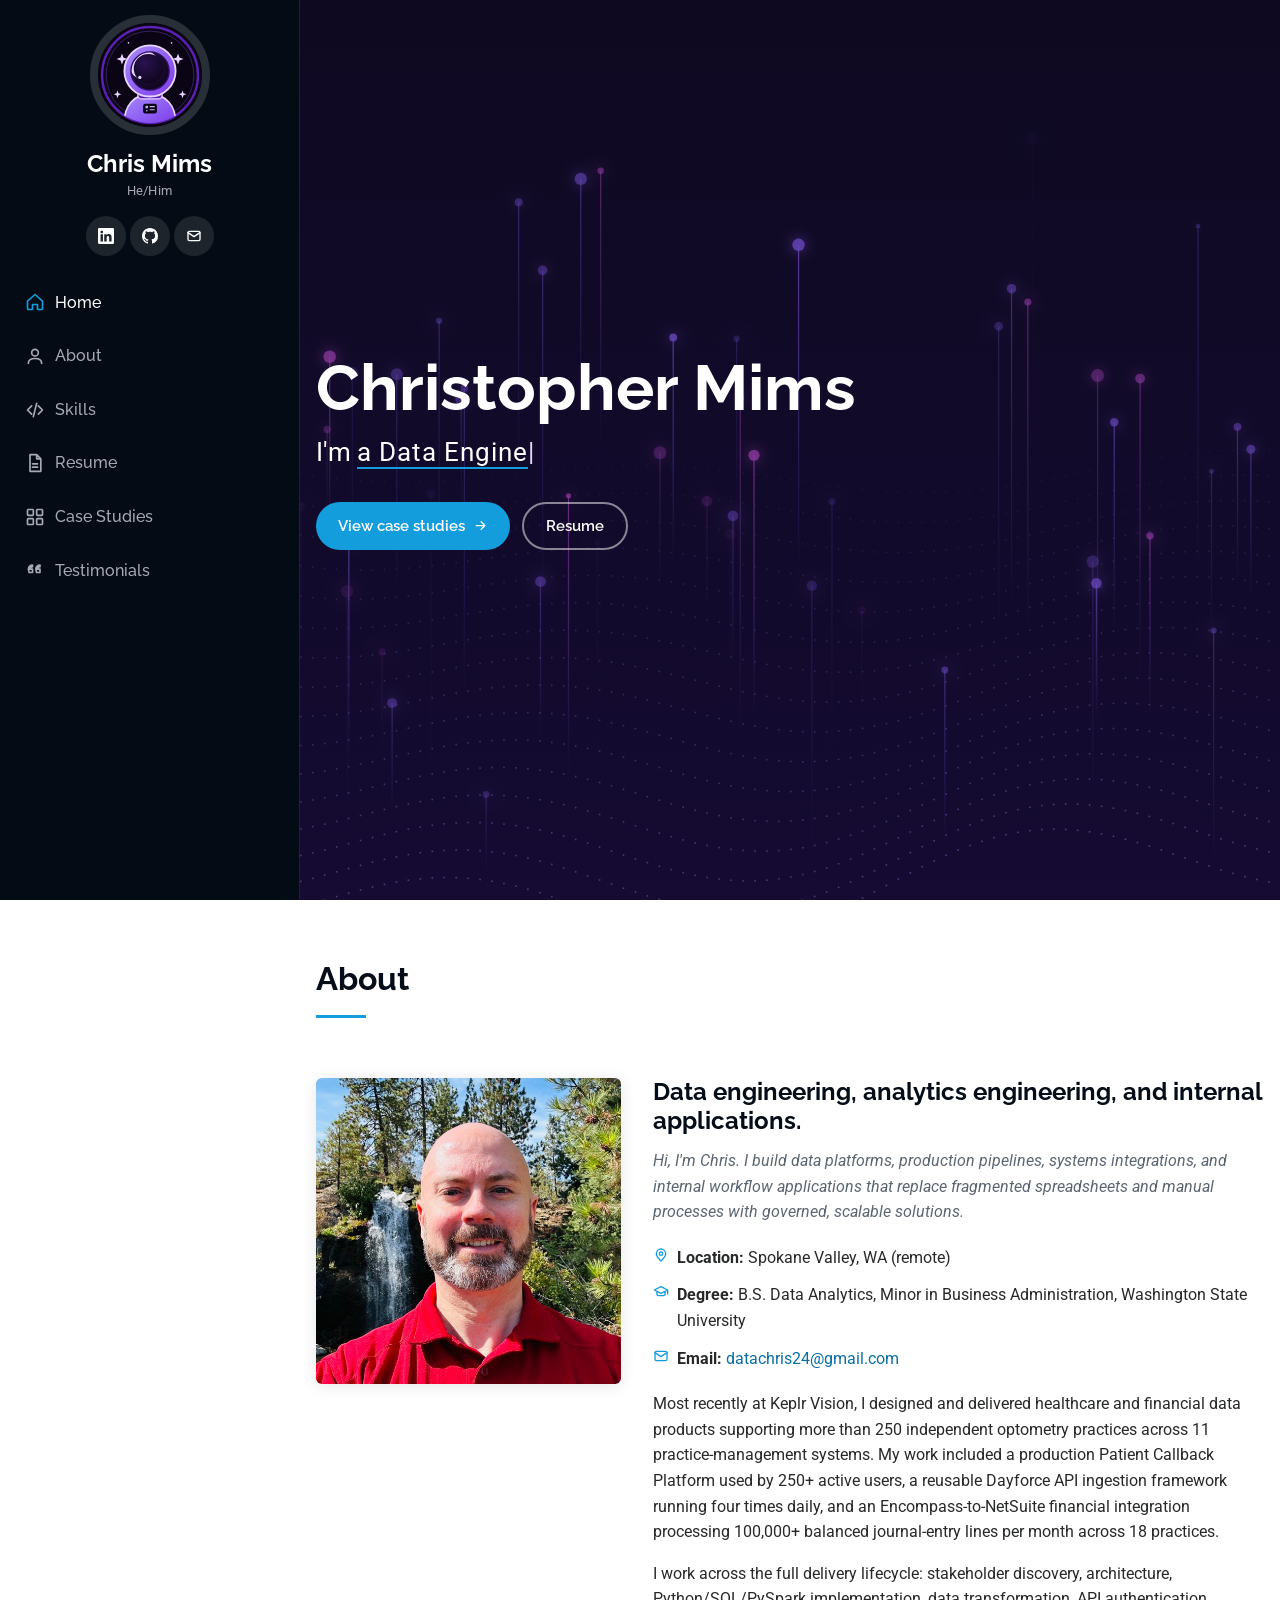
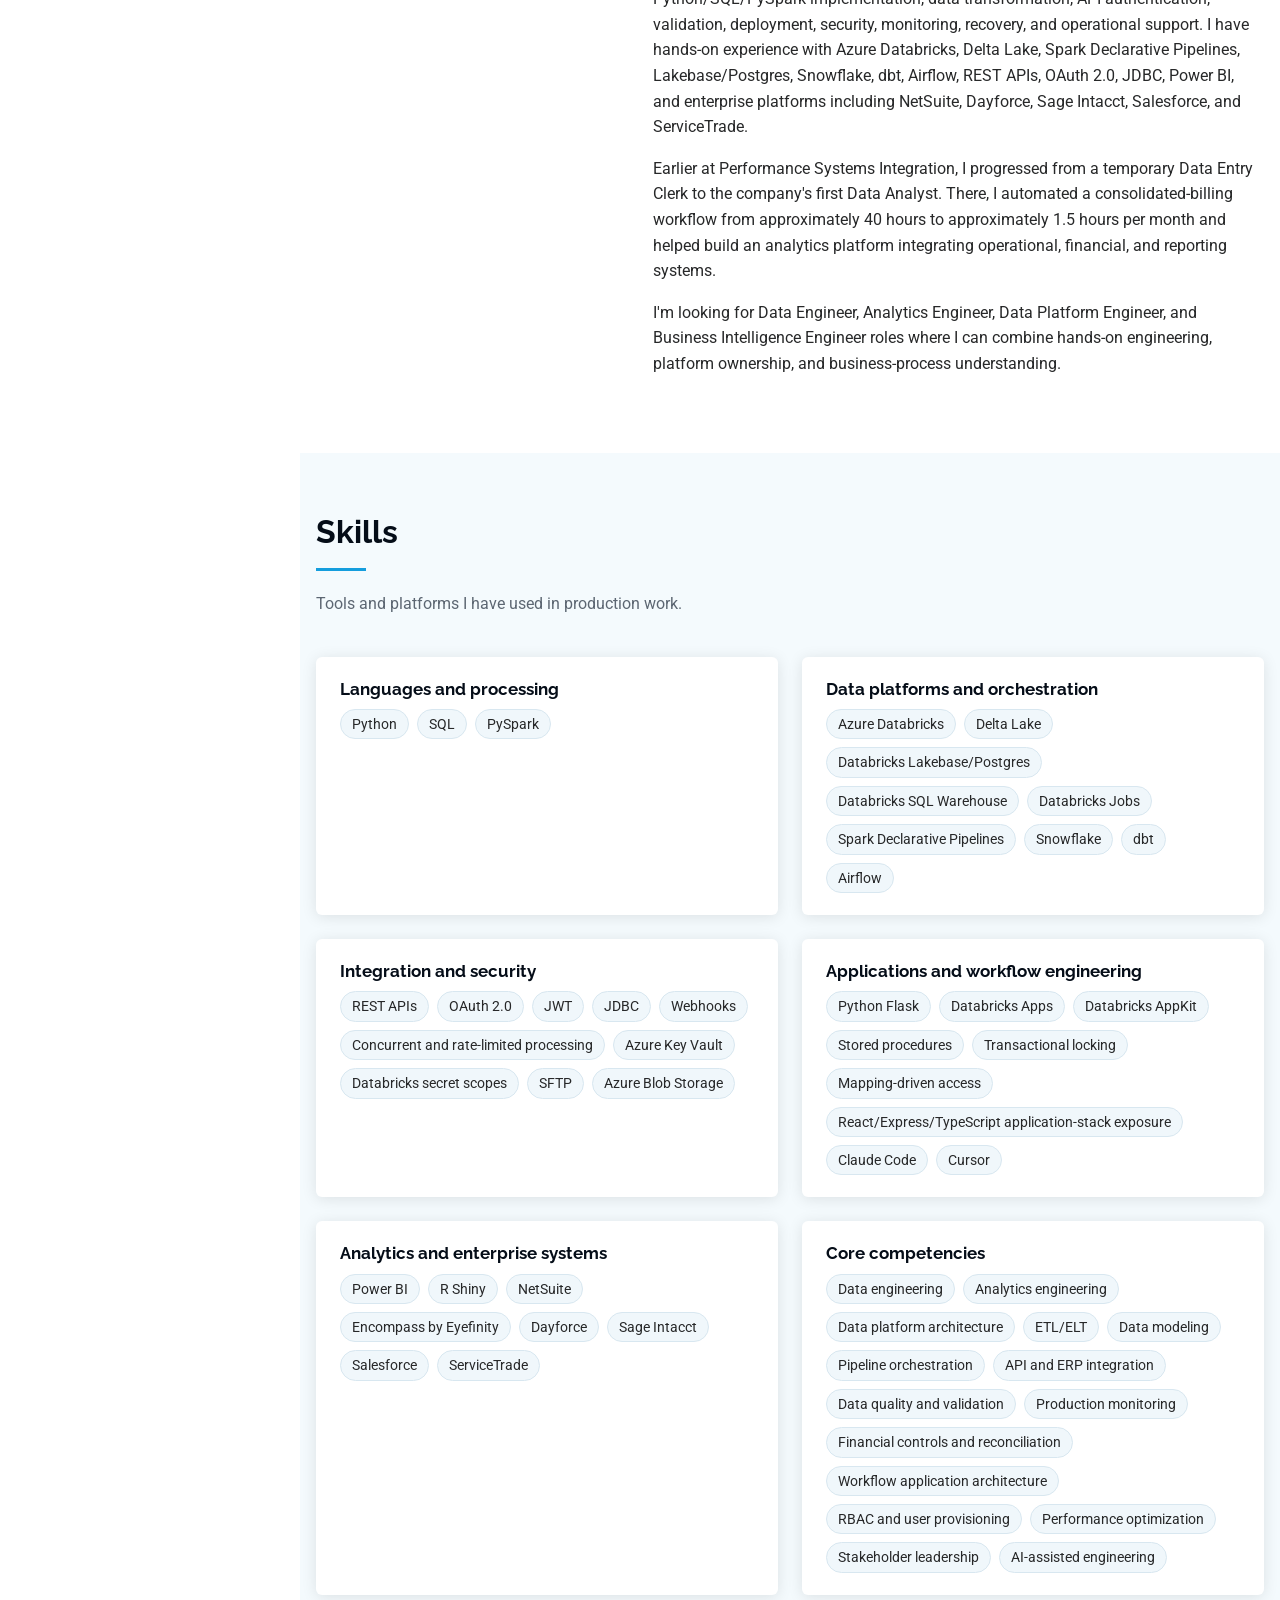
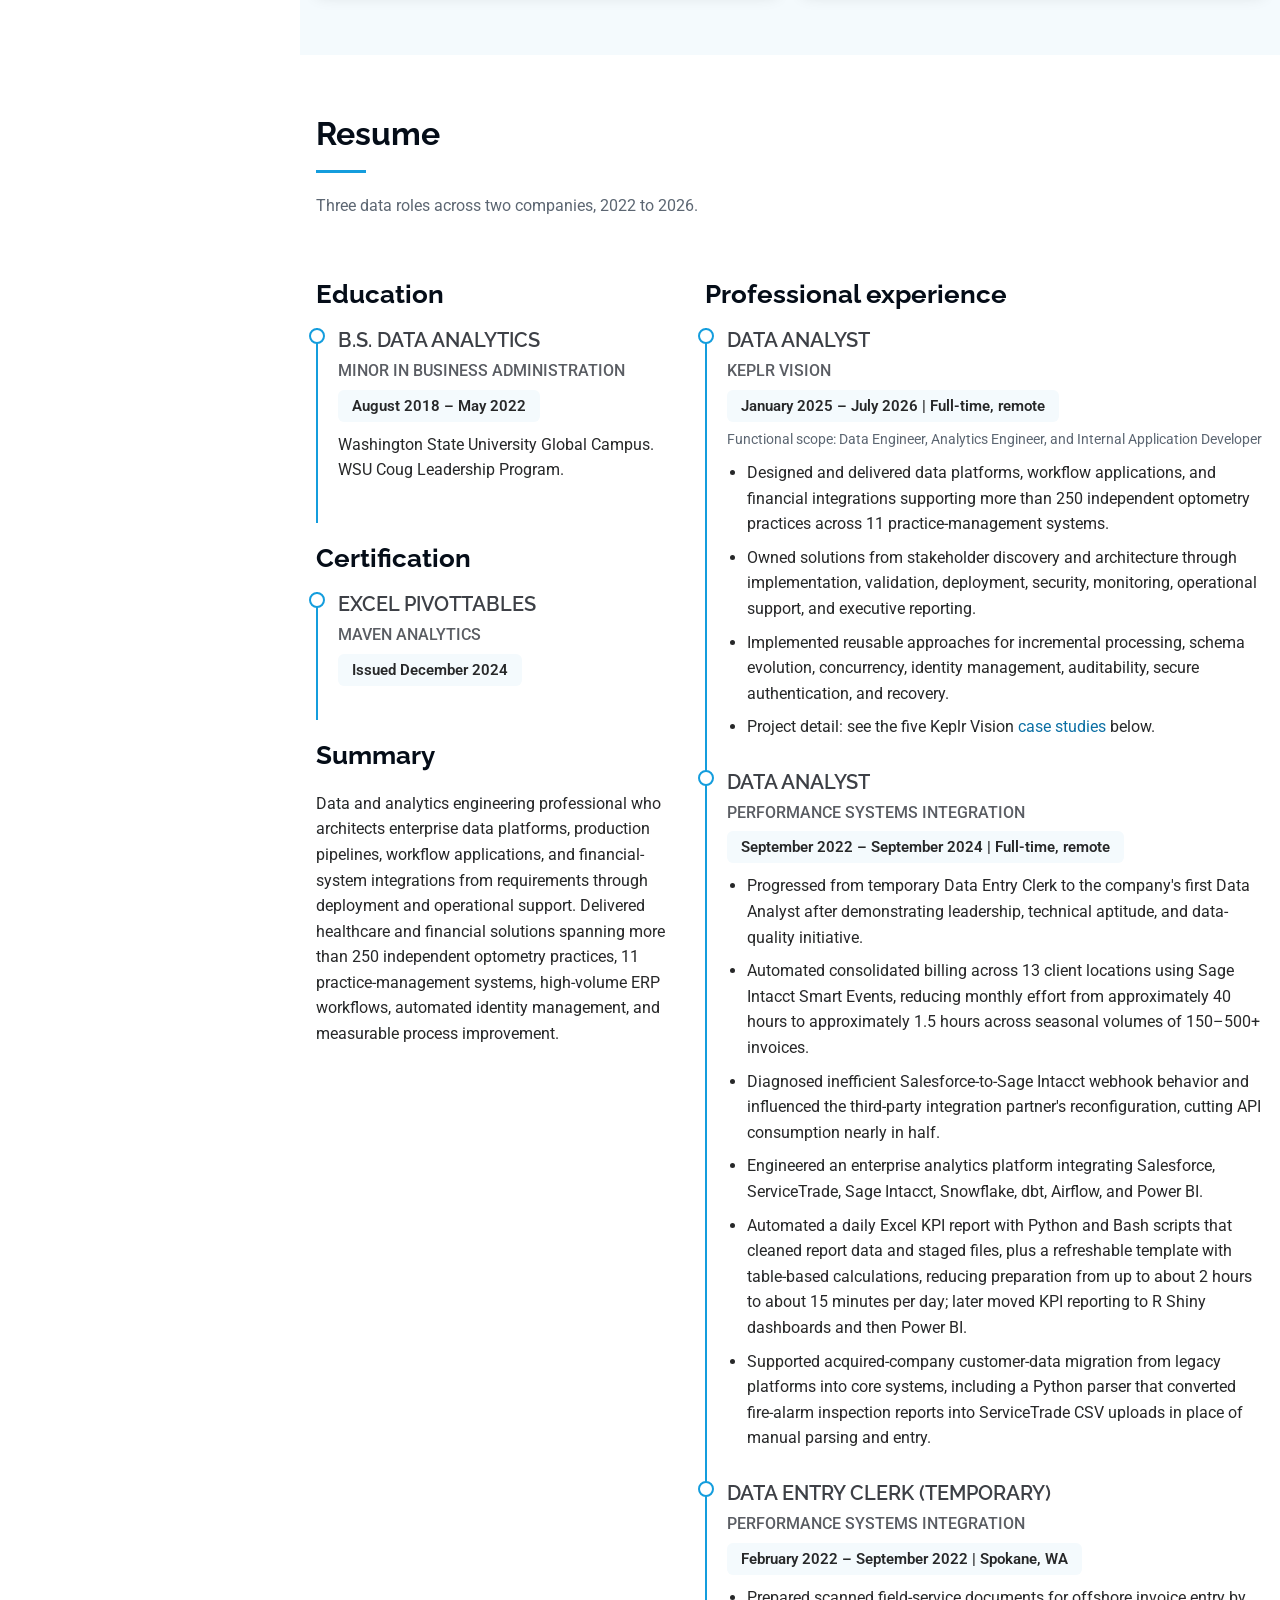
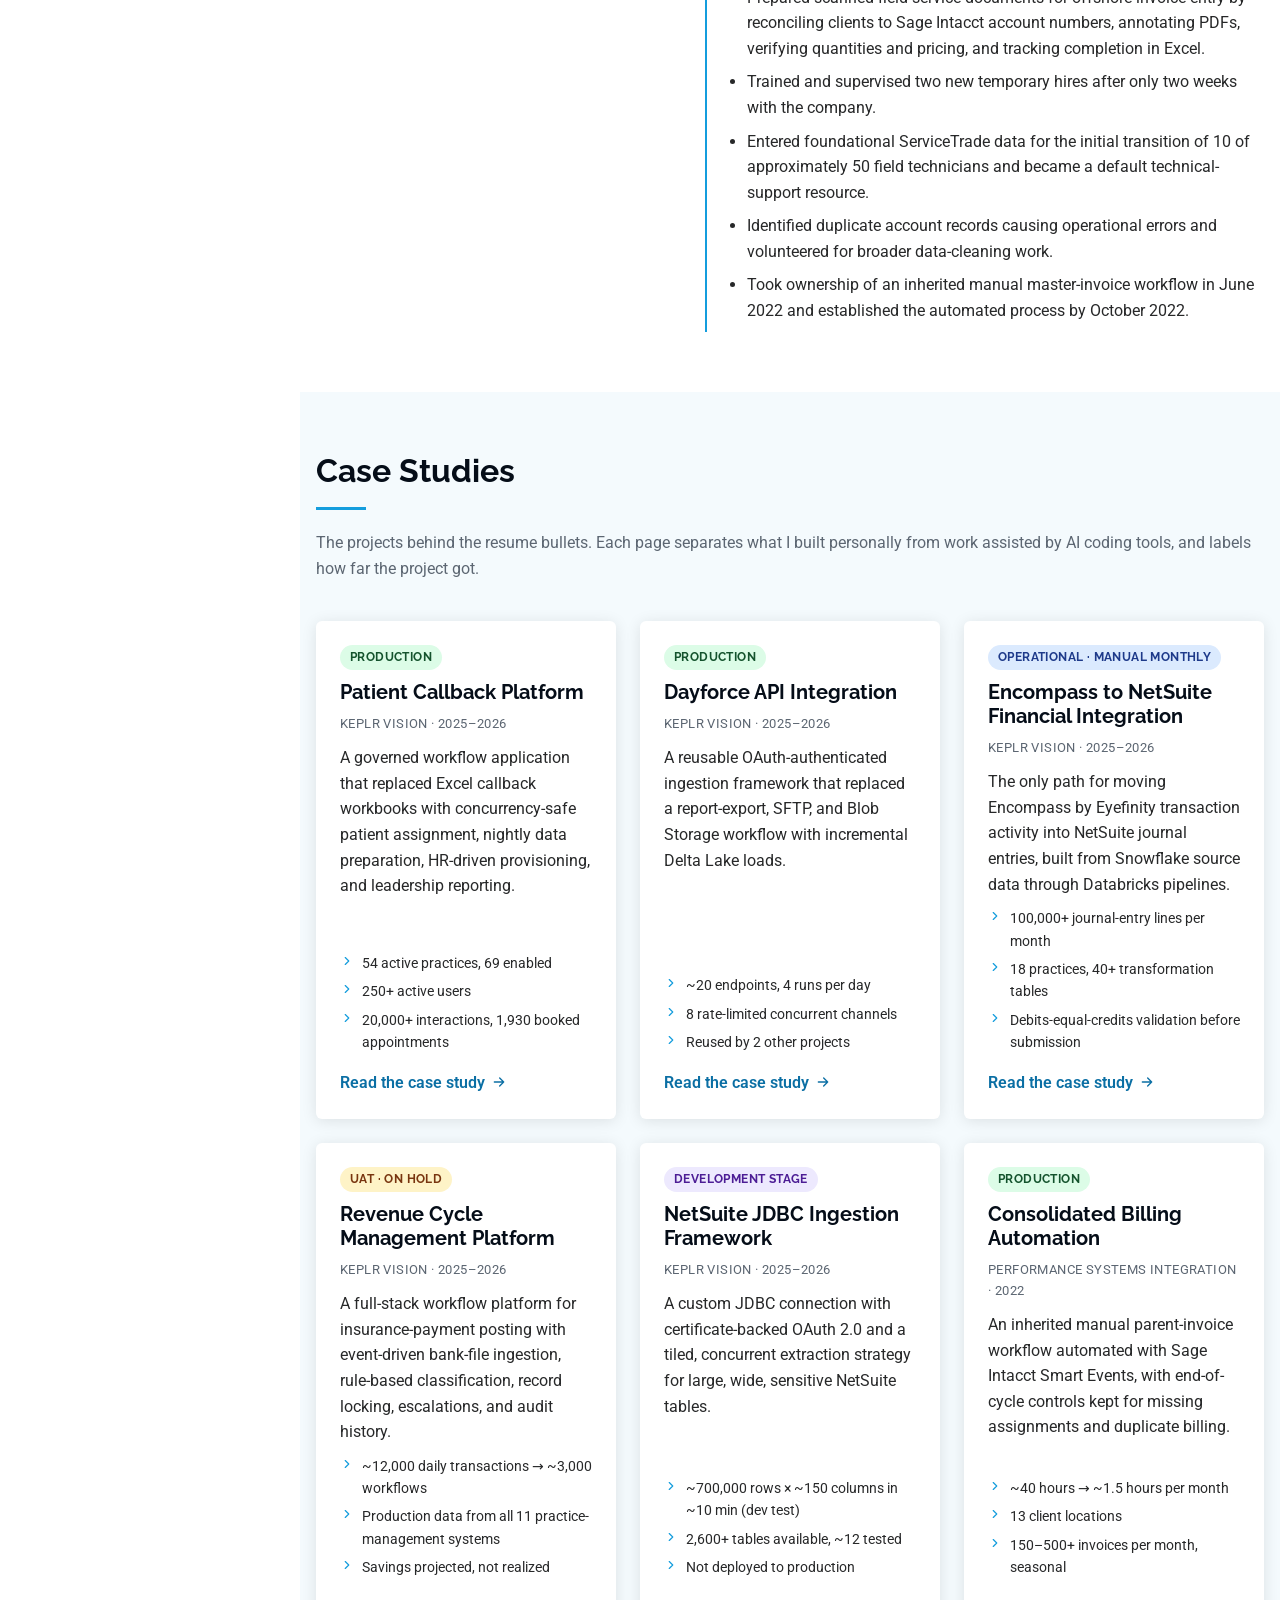
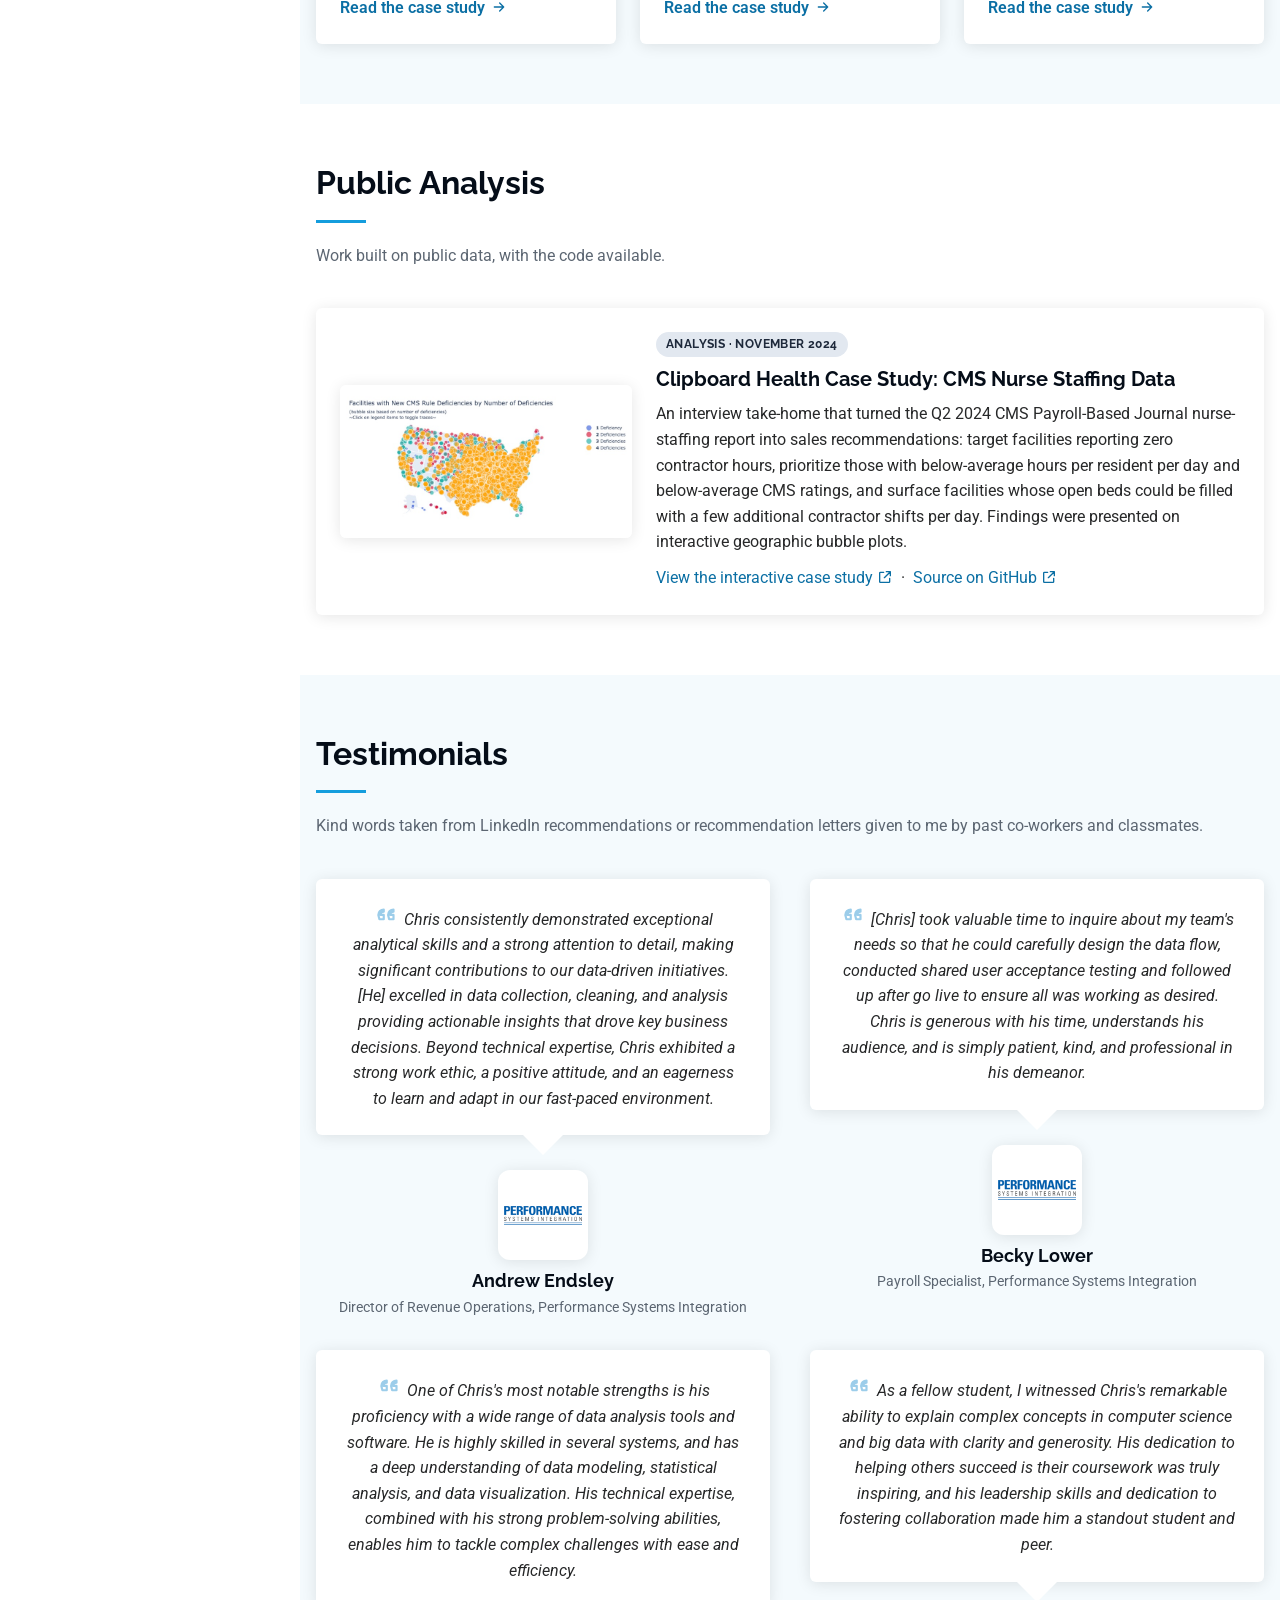
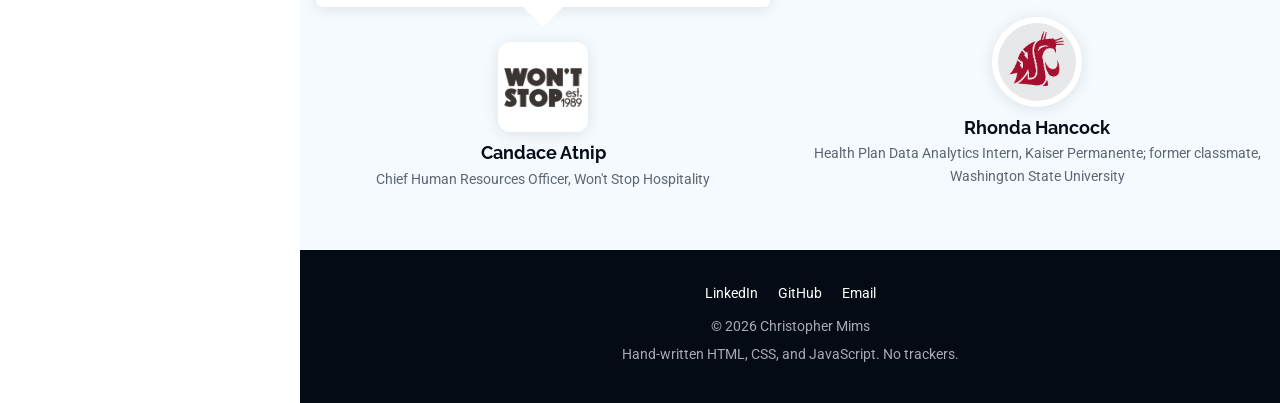
==== index.html @ 42998245 "Build the portfolio site Hand-written static site replacing the old template-based resume page: home" ====
<!DOCTYPE html>
<html lang="en">
<head>
  <meta charset="utf-8">
  <meta name="viewport" content="width=device-width, initial-scale=1">
  <title>Christopher Mims | Data Engineer &amp; Analytics Engineer</title>
  <meta name="description" content="Christopher (Chris) Mims builds data platforms, production pipelines, systems integrations, and internal workflow applications. Case studies from Keplr Vision and Performance Systems Integration.">
  <link rel="canonical" href="https://data-chris24.github.io/">
  <meta name="theme-color" content="#040b14">
  <meta property="og:type" content="website">
  <meta property="og:title" content="Christopher Mims | Data Engineer &amp; Analytics Engineer">
  <meta property="og:description" content="Data platforms, production pipelines, systems integrations, and internal workflow applications. Case studies from Keplr Vision and Performance Systems Integration.">
  <meta property="og:url" content="https://data-chris24.github.io/">
  <meta property="og:image" content="https://data-chris24.github.io/assets/img/og-image.png">
  <meta name="twitter:card" content="summary_large_image">
  <link rel="icon" href="assets/img/favicon.svg" type="image/svg+xml">
  <link rel="icon" href="assets/img/favicon-32.png" sizes="32x32" type="image/png">
  <link rel="apple-touch-icon" href="assets/img/favicon-180.png">
  <link rel="preconnect" href="https://fonts.googleapis.com">
  <link rel="preconnect" href="https://fonts.gstatic.com" crossorigin>
  <link href="https://fonts.googleapis.com/css2?family=Raleway:wght@400;500;600;700&family=Roboto:wght@400;700&display=swap" rel="stylesheet">
  <link rel="stylesheet" href="assets/css/style.css">
</head>
<body>
<a class="skip" href="#main">Skip to content</a>

<svg xmlns="http://www.w3.org/2000/svg" style="display:none" aria-hidden="true">
  <symbol id="i-menu" viewBox="0 0 24 24"><path d="M3 6h18M3 12h18M3 18h18"/></symbol>
  <symbol id="i-close" viewBox="0 0 24 24"><path d="M6 6l12 12M18 6L6 18"/></symbol>
  <symbol id="i-home" viewBox="0 0 24 24"><path d="M3 11l9-8 9 8v9a1 1 0 0 1-1 1h-5v-6H9v6H4a1 1 0 0 1-1-1z"/></symbol>
  <symbol id="i-user" viewBox="0 0 24 24"><circle cx="12" cy="8" r="4"/><path d="M4 21c0-4 3.6-6 8-6s8 2 8 6"/></symbol>
  <symbol id="i-code" viewBox="0 0 24 24"><path d="M8 7l-5 5 5 5M16 7l5 5-5 5M14 4l-4 16"/></symbol>
  <symbol id="i-doc" viewBox="0 0 24 24"><path d="M6 2h8l5 5v15H6zM14 2v5h5M9 13h6M9 17h6"/></symbol>
  <symbol id="i-grid" viewBox="0 0 24 24"><rect x="3" y="3" width="7" height="7" rx="1"/><rect x="14" y="3" width="7" height="7" rx="1"/><rect x="3" y="14" width="7" height="7" rx="1"/><rect x="14" y="14" width="7" height="7" rx="1"/></symbol>
  <symbol id="i-quote" viewBox="0 0 24 24"><path d="M5 15h4v-4H6a3 3 0 0 1 3-3V6a5 5 0 0 0-5 5zM14 15h4v-4h-3a3 3 0 0 1 3-3V6a5 5 0 0 0-5 5z"/></symbol>
  <symbol id="i-chevron" viewBox="0 0 24 24"><path d="M9 6l6 6-6 6"/></symbol>
  <symbol id="i-arrow-right" viewBox="0 0 24 24"><path d="M5 12h14M13 6l6 6-6 6"/></symbol>
  <symbol id="i-arrow-left" viewBox="0 0 24 24"><path d="M19 12H5M11 6l-6 6 6 6"/></symbol>
  <symbol id="i-external" viewBox="0 0 24 24"><path d="M14 4h6v6M20 4l-9 9M19 14v5a1 1 0 0 1-1 1H5a1 1 0 0 1-1-1V6a1 1 0 0 1 1-1h5"/></symbol>
  <symbol id="i-mail" viewBox="0 0 24 24"><rect x="3" y="5" width="18" height="14" rx="2"/><path d="M3 7l9 6 9-6"/></symbol>
  <symbol id="i-pin" viewBox="0 0 24 24"><path d="M12 21s7-6.5 7-11a7 7 0 0 0-14 0c0 4.5 7 11 7 11z"/><circle cx="12" cy="10" r="2.5"/></symbol>
  <symbol id="i-cap" viewBox="0 0 24 24"><path d="M2 9l10-5 10 5-10 5zM6 11.5V16c0 2 12 2 12 0v-4.5M22 9v6"/></symbol>
  <symbol id="i-github" viewBox="0 0 16 16"><path d="M8 0C3.58 0 0 3.58 0 8c0 3.54 2.29 6.53 5.47 7.59.4.07.55-.17.55-.38 0-.19-.01-.82-.01-1.49-2.01.37-2.53-.49-2.69-.94-.09-.23-.48-.94-.82-1.13-.28-.15-.68-.52-.01-.53.63-.01 1.08.58 1.23.82.72 1.21 1.87.87 2.33.66.07-.52.28-.87.51-1.07-1.78-.2-3.64-.89-3.64-3.95 0-.87.31-1.59.82-2.15-.08-.2-.36-1.02.08-2.12 0 0 .67-.21 2.2.82.64-.18 1.32-.27 2-.27.68 0 1.36.09 2 .27 1.53-1.04 2.2-.82 2.2-.82.44 1.1.16 1.92.08 2.12.51.56.82 1.27.82 2.15 0 3.07-1.87 3.75-3.65 3.95.29.25.54.73.54 1.48 0 1.07-.01 1.93-.01 2.2 0 .21.15.46.55.38A8.012 8.012 0 0 0 16 8c0-4.42-3.58-8-8-8z"/></symbol>
  <symbol id="i-linkedin" viewBox="0 0 16 16"><path d="M0 1.146C0 .513.526 0 1.175 0h13.65C15.474 0 16 .513 16 1.146v13.708c0 .633-.526 1.146-1.175 1.146H1.175C.526 16 0 15.487 0 14.854V1.146zm4.943 12.248V6.169H2.542v7.225h2.401zm-1.2-8.212c.837 0 1.358-.554 1.358-1.248-.015-.709-.52-1.248-1.342-1.248-.822 0-1.359.54-1.359 1.248 0 .694.521 1.248 1.327 1.248h.016zm4.908 8.212V9.359c0-.216.016-.432.08-.586.173-.431.568-.878 1.232-.878.869 0 1.216.662 1.216 1.634v3.865h2.401V9.25c0-2.22-1.184-3.252-2.764-3.252-1.274 0-1.845.7-2.165 1.193v.025h-.016a5.54 5.54 0 0 1 .016-.025V6.169h-2.4c.03.678 0 7.225 0 7.225h2.4z"/></symbol>
</svg>

<button class="nav-toggle" aria-controls="sidebar" aria-expanded="false" aria-label="Open menu">
  <svg class="icon icon--open"><use href="#i-menu"/></svg>
  <svg class="icon icon--close"><use href="#i-close"/></svg>
</button>

<header id="sidebar" class="sidebar">
  <div class="logo"><img src="assets/img/logo.svg" alt="DataChris24 astronaut logo" width="120" height="120"></div>
  <p class="name">Chris Mims</p>
  <p class="pronouns">He/Him</p>
  <ul class="social">
    <li><a href="https://www.linkedin.com/in/datachris24m/" aria-label="LinkedIn profile"><svg class="icon icon--fill"><use href="#i-linkedin"/></svg></a></li>
    <li><a href="https://github.com/Data-Chris24" aria-label="GitHub profile"><svg class="icon icon--fill"><use href="#i-github"/></svg></a></li>
    <li><a href="mailto:datachris24@gmail.com" aria-label="Email Chris"><svg class="icon"><use href="#i-mail"/></svg></a></li>
  </ul>
  <nav aria-label="Primary">
    <ul>
      <li><a href="#hero" class="active"><svg class="icon"><use href="#i-home"/></svg>Home</a></li>
      <li><a href="#about"><svg class="icon"><use href="#i-user"/></svg>About</a></li>
      <li><a href="#skills"><svg class="icon"><use href="#i-code"/></svg>Skills</a></li>
      <li><a href="#resume"><svg class="icon"><use href="#i-doc"/></svg>Resume</a></li>
      <li><a href="#case-studies"><svg class="icon"><use href="#i-grid"/></svg>Case Studies</a></li>
      <li><a href="#testimonials"><svg class="icon"><use href="#i-quote"/></svg>Testimonials</a></li>
    </ul>
  </nav>
</header>

<main id="main">

  <section id="hero" class="hero" aria-label="Introduction">
    <canvas id="hero-canvas" aria-hidden="true"></canvas>
    <div class="container">
      <h1>Christopher Mims</h1>
      <p>I'm <span class="typed" data-typed-items="a Data Engineer, an Analytics Engineer, a Data Platform Engineer, an Internal Application Developer, a Problem-Solver">a Data Engineer</span></p>
      <div class="hero-links">
        <a class="btn btn-primary" href="#case-studies">View case studies <svg class="icon"><use href="#i-arrow-right"/></svg></a>
        <a class="btn btn-ghost" href="#resume">Resume</a>
      </div>
    </div>
  </section>

  <section id="about" class="about">
    <div class="container">
      <div class="section-title reveal"><h2>About</h2></div>
      <div class="about-grid reveal">
        <img src="assets/img/headshot.jpg" alt="Christopher Mims headshot" width="600" height="600">
        <div>
          <h3>Data engineering, analytics engineering, and internal applications.</h3>
          <p class="lead">Hi, I'm Chris. I build data platforms, production pipelines, systems integrations, and internal workflow applications that replace fragmented spreadsheets and manual processes with governed, scalable solutions.</p>
          <ul class="facts">
            <li><svg class="icon"><use href="#i-pin"/></svg><span><strong>Location:</strong> Spokane Valley, WA (remote)</span></li>
            <li><svg class="icon"><use href="#i-cap"/></svg><span><strong>Degree:</strong> B.S. Data Analytics, Minor in Business Administration, Washington State University</span></li>
            <li><svg class="icon"><use href="#i-mail"/></svg><span><strong>Email:</strong> <a href="mailto:datachris24@gmail.com">datachris24@gmail.com</a></span></li>
          </ul>
          <p>Most recently at Keplr Vision, I designed and delivered healthcare and financial data products supporting more than 250 independent optometry practices across 11 practice-management systems. My work included a production Patient Callback Platform used by 250+ active users, a reusable Dayforce API ingestion framework running four times daily, and an Encompass-to-NetSuite financial integration processing 100,000+ balanced journal-entry lines per month across 18 practices.</p>
          <p>I work across the full delivery lifecycle: stakeholder discovery, architecture, Python/SQL/PySpark implementation, data transformation, API authentication, validation, deployment, security, monitoring, recovery, and operational support. I have hands-on experience with Azure Databricks, Delta Lake, Spark Declarative Pipelines, Lakebase/Postgres, Snowflake, dbt, Airflow, REST APIs, OAuth 2.0, JDBC, Power BI, and enterprise platforms including NetSuite, Dayforce, Sage Intacct, Salesforce, and ServiceTrade.</p>
          <p>Earlier at Performance Systems Integration, I progressed from a temporary Data Entry Clerk to the company's first Data Analyst. There, I automated a consolidated-billing workflow from approximately 40 hours to approximately 1.5 hours per month and helped build an analytics platform integrating operational, financial, and reporting systems.</p>
          <p>I'm looking for Data Engineer, Analytics Engineer, Data Platform Engineer, and Business Intelligence Engineer roles where I can combine hands-on engineering, platform ownership, and business-process understanding.</p>
        </div>
      </div>
    </div>
  </section>

  <section id="skills" class="skills light">
    <div class="container">
      <div class="section-title reveal"><h2>Skills</h2><p>Tools and platforms I have used in production work.</p></div>
      <div class="skills-grid reveal">
        <div class="skill-group">
          <h3>Languages and processing</h3>
          <ul class="chips"><li>Python</li><li>SQL</li><li>PySpark</li></ul>
        </div>
        <div class="skill-group">
          <h3>Data platforms and orchestration</h3>
          <ul class="chips"><li>Azure Databricks</li><li>Delta Lake</li><li>Databricks Lakebase/Postgres</li><li>Databricks SQL Warehouse</li><li>Databricks Jobs</li><li>Spark Declarative Pipelines</li><li>Snowflake</li><li>dbt</li><li>Airflow</li></ul>
        </div>
        <div class="skill-group">
          <h3>Integration and security</h3>
          <ul class="chips"><li>REST APIs</li><li>OAuth 2.0</li><li>JWT</li><li>JDBC</li><li>Webhooks</li><li>Concurrent and rate-limited processing</li><li>Azure Key Vault</li><li>Databricks secret scopes</li><li>SFTP</li><li>Azure Blob Storage</li></ul>
        </div>
        <div class="skill-group">
          <h3>Applications and workflow engineering</h3>
          <ul class="chips"><li>Python Flask</li><li>Databricks Apps</li><li>Databricks AppKit</li><li>Stored procedures</li><li>Transactional locking</li><li>Mapping-driven access</li><li>React/Express/TypeScript application-stack exposure</li><li>Claude Code</li><li>Cursor</li></ul>
        </div>
        <div class="skill-group">
          <h3>Analytics and enterprise systems</h3>
          <ul class="chips"><li>Power BI</li><li>R Shiny</li><li>NetSuite</li><li>Encompass by Eyefinity</li><li>Dayforce</li><li>Sage Intacct</li><li>Salesforce</li><li>ServiceTrade</li></ul>
        </div>
        <div class="skill-group">
          <h3>Core competencies</h3>
          <ul class="chips"><li>Data engineering</li><li>Analytics engineering</li><li>Data platform architecture</li><li>ETL/ELT</li><li>Data modeling</li><li>Pipeline orchestration</li><li>API and ERP integration</li><li>Data quality and validation</li><li>Production monitoring</li><li>Financial controls and reconciliation</li><li>Workflow application architecture</li><li>RBAC and user provisioning</li><li>Performance optimization</li><li>Stakeholder leadership</li><li>AI-assisted engineering</li></ul>
        </div>
      </div>
    </div>
  </section>

  <section id="resume" class="resume">
    <div class="container">
      <div class="section-title reveal"><h2>Resume</h2><p>Three data roles across two companies, 2022 to 2026.</p></div>
      <div class="resume-grid reveal">
        <div>
          <h3 class="resume-title">Education</h3>
          <div class="resume-item">
            <h4>B.S. Data Analytics</h4>
            <p class="org">Minor in Business Administration</p>
            <span class="when">August 2018 – May 2022</span>
            <p>Washington State University Global Campus. WSU Coug Leadership Program.</p>
          </div>
          <h3 class="resume-title">Certification</h3>
          <div class="resume-item">
            <h4>Excel PivotTables</h4>
            <p class="org">Maven Analytics</p>
            <span class="when">Issued December 2024</span>
          </div>
          <h3 class="resume-title">Summary</h3>
          <p>Data and analytics engineering professional who architects enterprise data platforms, production pipelines, workflow applications, and financial-system integrations from requirements through deployment and operational support. Delivered healthcare and financial solutions spanning more than 250 independent optometry practices, 11 practice-management systems, high-volume ERP workflows, automated identity management, and measurable process improvement.</p>
        </div>
        <div>
          <h3 class="resume-title">Professional experience</h3>
          <div class="resume-item">
            <h4>Data Analyst</h4>
            <p class="org">Keplr Vision</p>
            <span class="when">January 2025 – July 2026 | Full-time, remote</span>
            <p class="scope">Functional scope: Data Engineer, Analytics Engineer, and Internal Application Developer</p>
            <ul>
              <li>Designed and delivered data platforms, workflow applications, and financial integrations supporting more than 250 independent optometry practices across 11 practice-management systems.</li>
              <li>Owned solutions from stakeholder discovery and architecture through implementation, validation, deployment, security, monitoring, operational support, and executive reporting.</li>
              <li>Implemented reusable approaches for incremental processing, schema evolution, concurrency, identity management, auditability, secure authentication, and recovery.</li>
              <li>Project detail: see the five Keplr Vision <a href="#case-studies">case studies</a> below.</li>
            </ul>
          </div>
          <div class="resume-item">
            <h4>Data Analyst</h4>
            <p class="org">Performance Systems Integration</p>
            <span class="when">September 2022 – September 2024 | Full-time, remote</span>
            <ul>
              <li>Progressed from temporary Data Entry Clerk to the company's first Data Analyst after demonstrating leadership, technical aptitude, and data-quality initiative.</li>
              <li>Automated consolidated billing across 13 client locations using Sage Intacct Smart Events, reducing monthly effort from approximately 40 hours to approximately 1.5 hours across seasonal volumes of 150–500+ invoices.</li>
              <li>Diagnosed inefficient Salesforce-to-Sage Intacct webhook behavior and influenced the third-party integration partner's reconfiguration, cutting API consumption nearly in half.</li>
              <li>Engineered an enterprise analytics platform integrating Salesforce, ServiceTrade, Sage Intacct, Snowflake, dbt, Airflow, and Power BI.</li>
              <li>Automated a daily Excel KPI report with Python and Bash scripts that cleaned report data and staged files, plus a refreshable template with table-based calculations, reducing preparation from up to about 2 hours to about 15 minutes per day; later moved KPI reporting to R Shiny dashboards and then Power BI.</li>
              <li>Supported acquired-company customer-data migration from legacy platforms into core systems, including a Python parser that converted fire-alarm inspection reports into ServiceTrade CSV uploads in place of manual parsing and entry.</li>
            </ul>
          </div>
          <div class="resume-item">
            <h4>Data Entry Clerk (Temporary)</h4>
            <p class="org">Performance Systems Integration</p>
            <span class="when">February 2022 – September 2022 | Spokane, WA</span>
            <ul>
              <li>Prepared scanned field-service documents for offshore invoice entry by reconciling clients to Sage Intacct account numbers, annotating PDFs, verifying quantities and pricing, and tracking completion in Excel.</li>
              <li>Trained and supervised two new temporary hires after only two weeks with the company.</li>
              <li>Entered foundational ServiceTrade data for the initial transition of 10 of approximately 50 field technicians and became a default technical-support resource.</li>
              <li>Identified duplicate account records causing operational errors and volunteered for broader data-cleaning work.</li>
              <li>Took ownership of an inherited manual master-invoice workflow in June 2022 and established the automated process by October 2022.</li>
            </ul>
          </div>
        </div>
      </div>
    </div>
  </section>

  <section id="case-studies" class="case-studies light">
    <div class="container">
      <div class="section-title reveal"><h2>Case Studies</h2><p>The projects behind the resume bullets. Each page separates what I built personally from work assisted by AI coding tools, and labels how far the project got.</p></div>
      <div class="cards reveal">
        <article class="card">
          <span class="badge badge--production">Production</span>
          <h3><a href="case-studies/patient-callback-platform.html">Patient Callback Platform</a></h3>
          <span class="org">Keplr Vision · 2025–2026</span>
          <p>A governed workflow application that replaced Excel callback workbooks with concurrency-safe patient assignment, nightly data preparation, HR-driven provisioning, and leadership reporting.</p>
          <ul class="metrics">
            <li><svg class="icon"><use href="#i-chevron"/></svg>54 active practices, 69 enabled</li>
            <li><svg class="icon"><use href="#i-chevron"/></svg>250+ active users</li>
            <li><svg class="icon"><use href="#i-chevron"/></svg>20,000+ interactions, 1,930 booked appointments</li>
          </ul>
          <a class="more" href="case-studies/patient-callback-platform.html">Read the case study <svg class="icon"><use href="#i-arrow-right"/></svg></a>
        </article>
        <article class="card">
          <span class="badge badge--production">Production</span>
          <h3><a href="case-studies/dayforce-api-integration.html">Dayforce API Integration</a></h3>
          <span class="org">Keplr Vision · 2025–2026</span>
          <p>A reusable OAuth-authenticated ingestion framework that replaced a report-export, SFTP, and Blob Storage workflow with incremental Delta Lake loads.</p>
          <ul class="metrics">
            <li><svg class="icon"><use href="#i-chevron"/></svg>~20 endpoints, 4 runs per day</li>
            <li><svg class="icon"><use href="#i-chevron"/></svg>8 rate-limited concurrent channels</li>
            <li><svg class="icon"><use href="#i-chevron"/></svg>Reused by 2 other projects</li>
          </ul>
          <a class="more" href="case-studies/dayforce-api-integration.html">Read the case study <svg class="icon"><use href="#i-arrow-right"/></svg></a>
        </article>
        <article class="card">
          <span class="badge badge--operational">Operational · manual monthly</span>
          <h3><a href="case-studies/encompass-netsuite-integration.html">Encompass to NetSuite Financial Integration</a></h3>
          <span class="org">Keplr Vision · 2025–2026</span>
          <p>The only path for moving Encompass by Eyefinity transaction activity into NetSuite journal entries, built from Snowflake source data through Databricks pipelines.</p>
          <ul class="metrics">
            <li><svg class="icon"><use href="#i-chevron"/></svg>100,000+ journal-entry lines per month</li>
            <li><svg class="icon"><use href="#i-chevron"/></svg>18 practices, 40+ transformation tables</li>
            <li><svg class="icon"><use href="#i-chevron"/></svg>Debits-equal-credits validation before submission</li>
          </ul>
          <a class="more" href="case-studies/encompass-netsuite-integration.html">Read the case study <svg class="icon"><use href="#i-arrow-right"/></svg></a>
        </article>
        <article class="card">
          <span class="badge badge--uat">UAT · on hold</span>
          <h3><a href="case-studies/revenue-cycle-management-platform.html">Revenue Cycle Management Platform</a></h3>
          <span class="org">Keplr Vision · 2025–2026</span>
          <p>A full-stack workflow platform for insurance-payment posting with event-driven bank-file ingestion, rule-based classification, record locking, escalations, and audit history.</p>
          <ul class="metrics">
            <li><svg class="icon"><use href="#i-chevron"/></svg>~12,000 daily transactions → ~3,000 workflows</li>
            <li><svg class="icon"><use href="#i-chevron"/></svg>Production data from all 11 practice-management systems</li>
            <li><svg class="icon"><use href="#i-chevron"/></svg>Savings projected, not realized</li>
          </ul>
          <a class="more" href="case-studies/revenue-cycle-management-platform.html">Read the case study <svg class="icon"><use href="#i-arrow-right"/></svg></a>
        </article>
        <article class="card">
          <span class="badge badge--dev">Development stage</span>
          <h3><a href="case-studies/netsuite-jdbc-ingestion.html">NetSuite JDBC Ingestion Framework</a></h3>
          <span class="org">Keplr Vision · 2025–2026</span>
          <p>A custom JDBC connection with certificate-backed OAuth 2.0 and a tiled, concurrent extraction strategy for large, wide, sensitive NetSuite tables.</p>
          <ul class="metrics">
            <li><svg class="icon"><use href="#i-chevron"/></svg>~700,000 rows × ~150 columns in ~10 min (dev test)</li>
            <li><svg class="icon"><use href="#i-chevron"/></svg>2,600+ tables available, ~12 tested</li>
            <li><svg class="icon"><use href="#i-chevron"/></svg>Not deployed to production</li>
          </ul>
          <a class="more" href="case-studies/netsuite-jdbc-ingestion.html">Read the case study <svg class="icon"><use href="#i-arrow-right"/></svg></a>
        </article>
        <article class="card">
          <span class="badge badge--production">Production</span>
          <h3><a href="case-studies/psi-consolidated-billing-automation.html">Consolidated Billing Automation</a></h3>
          <span class="org">Performance Systems Integration · 2022</span>
          <p>An inherited manual parent-invoice workflow automated with Sage Intacct Smart Events, with end-of-cycle controls kept for missing assignments and duplicate billing.</p>
          <ul class="metrics">
            <li><svg class="icon"><use href="#i-chevron"/></svg>~40 hours → ~1.5 hours per month</li>
            <li><svg class="icon"><use href="#i-chevron"/></svg>13 client locations</li>
            <li><svg class="icon"><use href="#i-chevron"/></svg>150–500+ invoices per month, seasonal</li>
          </ul>
          <a class="more" href="case-studies/psi-consolidated-billing-automation.html">Read the case study <svg class="icon"><use href="#i-arrow-right"/></svg></a>
        </article>
      </div>
    </div>
  </section>

  <section id="public-analysis" class="public-analysis">
    <div class="container">
      <div class="section-title reveal"><h2>Public Analysis</h2><p>Work built on public data, with the code available.</p></div>
      <div class="cards reveal">
        <article class="card card-wide">
          <img src="assets/img/clipboard-health-thumb.jpg" alt="Map of long-term care facilities from the Clipboard Health case study" width="800" height="421">
          <div class="body">
            <span class="badge badge--analysis">Analysis · November 2024</span>
            <h3>Clipboard Health Case Study: CMS Nurse Staffing Data</h3>
            <p>An interview take-home that turned the Q2 2024 CMS Payroll-Based Journal nurse-staffing report into sales recommendations: target facilities reporting zero contractor hours, prioritize those with below-average hours per resident per day and below-average CMS ratings, and surface facilities whose open beds could be filled with a few additional contractor shifts per day. Findings were presented on interactive geographic bubble plots.</p>
            <p>
              <a href="https://datachris24.github.io/ClipboardHealthCaseStudy/">View the interactive case study <svg class="icon"><use href="#i-external"/></svg></a>
              &nbsp;·&nbsp;
              <a href="https://github.com/DataChris24/ClipboardHealthCaseStudy">Source on GitHub <svg class="icon"><use href="#i-external"/></svg></a>
            </p>
          </div>
        </article>
      </div>
    </div>
  </section>

  <section id="testimonials" class="testimonials light">
    <div class="container">
      <div class="section-title reveal"><h2>Testimonials</h2><p>Kind words taken from LinkedIn recommendations or recommendation letters given to me by past co-workers and classmates.</p></div>
      <div class="testimonials-grid reveal">
        <article class="testimonial">
          <blockquote>
            <svg class="icon"><use href="#i-quote"/></svg>
            <p>Chris consistently demonstrated exceptional analytical skills and a strong attention to detail, making significant contributions to our data-driven initiatives. [He] excelled in data collection, cleaning, and analysis providing actionable insights that drove key business decisions. Beyond technical expertise, Chris exhibited a strong work ethic, a positive attitude, and an eagerness to learn and adapt in our fast-paced environment.</p>
          </blockquote>
          <img src="assets/img/testimonials/psi-logo.webp" alt="Performance Systems Integration logo" width="90" height="90">
          <h3>Andrew Endsley</h3>
          <p class="role">Director of Revenue Operations, Performance Systems Integration</p>
        </article>
        <article class="testimonial">
          <blockquote>
            <svg class="icon"><use href="#i-quote"/></svg>
            <p>[Chris] took valuable time to inquire about my team's needs so that he could carefully design the data flow, conducted shared user acceptance testing and followed up after go live to ensure all was working as desired. Chris is generous with his time, understands his audience, and is simply patient, kind, and professional in his demeanor.</p>
          </blockquote>
          <img src="assets/img/testimonials/psi-logo.webp" alt="Performance Systems Integration logo" width="90" height="90">
          <h3>Becky Lower</h3>
          <p class="role">Payroll Specialist, Performance Systems Integration</p>
        </article>
        <article class="testimonial">
          <blockquote>
            <svg class="icon"><use href="#i-quote"/></svg>
            <p>One of Chris's most notable strengths is his proficiency with a wide range of data analysis tools and software. He is highly skilled in several systems, and has a deep understanding of data modeling, statistical analysis, and data visualization. His technical expertise, combined with his strong problem-solving abilities, enables him to tackle complex challenges with ease and efficiency.</p>
          </blockquote>
          <img src="assets/img/testimonials/wont-stop-logo.png" alt="Won't Stop Hospitality logo" width="90" height="90">
          <h3>Candace Atnip</h3>
          <p class="role">Chief Human Resources Officer, Won't Stop Hospitality</p>
        </article>
        <article class="testimonial">
          <blockquote>
            <svg class="icon"><use href="#i-quote"/></svg>
            <p>As a fellow student, I witnessed Chris's remarkable ability to explain complex concepts in computer science and big data with clarity and generosity. His dedication to helping others succeed is their coursework was truly inspiring, and his leadership skills and dedication to fostering collaboration made him a standout student and peer.</p>
          </blockquote>
          <img class="round" src="assets/img/testimonials/wsu-logo.jpg" alt="Washington State University logo" width="90" height="90">
          <h3>Rhonda Hancock</h3>
          <p class="role">Health Plan Data Analytics Intern, Kaiser Permanente; former classmate, Washington State University</p>
        </article>
      </div>
    </div>
  </section>

</main>

<footer class="site-footer">
  <div class="links">
    <a href="https://www.linkedin.com/in/datachris24m/">LinkedIn</a>
    <a href="https://github.com/Data-Chris24">GitHub</a>
    <a href="mailto:datachris24@gmail.com">Email</a>
  </div>
  <p>&copy; <span id="year">2026</span> Christopher Mims</p>
  <p>Hand-written HTML, CSS, and JavaScript. No trackers.</p>
</footer>

<script src="assets/js/typed.umd.js" defer></script>
<script src="assets/js/hero.js" defer></script>
<script src="assets/js/main.js" defer></script>
</body>
</html>
---- assets/css/style.css ----
/* data-chris24.github.io — hand-written stylesheet
   Look derived from the iPortfolio layout the previous site used; all CSS here is original. */

:root {
  --font-body: "Roboto", system-ui, -apple-system, "Segoe UI", Arial, sans-serif;
  --font-heading: "Raleway", "Roboto", system-ui, sans-serif;

  --bg: #ffffff;
  --bg-light: #f4fafd;
  --bg-dark: #040b14;
  --surface: #ffffff;
  --surface-dark: #151f2b;
  --text: #272829;
  --muted: #5c6672;
  --heading: #050d18;
  --accent: #149ddd;        /* decorative: borders, icons, badges */
  --link: #0b6fa4;          /* text links: AA contrast on white */
  --nav: #a8a9b4;
  --nav-hover: #ffffff;
  --contrast: #ffffff;

  /* brand purples (logo + hero) */
  --violet: #8b5cf6;
  --violet-deep: #5b21b6;
  --lavender: #e9d5ff;
  --space-1: #120826;
  --space-2: #1b0b3f;

  --sidebar-w: 300px;
  --section-pad: 60px;
  --radius: 6px;
  --shadow: 0 2px 15px rgba(0, 0, 0, 0.1);
}

/* ---------- base ---------- */
*, *::before, *::after { box-sizing: border-box; }
html { scroll-behavior: smooth; }
body {
  margin: 0;
  font-family: var(--font-body);
  color: var(--text);
  background: var(--bg);
  line-height: 1.6;
  -webkit-font-smoothing: antialiased;
}
h1, h2, h3, h4 { font-family: var(--font-heading); color: var(--heading); margin: 0 0 .5em; line-height: 1.2; }
p { margin: 0 0 1em; }
a { color: var(--link); text-decoration: none; }
a:hover { text-decoration: underline; }
img { max-width: 100%; height: auto; display: block; }
ul { margin: 0 0 1em; padding-left: 20px; }
table { border-collapse: collapse; width: 100%; }
:focus-visible { outline: 3px solid var(--accent); outline-offset: 2px; }

.sr-only {
  position: absolute; width: 1px; height: 1px; padding: 0; margin: -1px;
  overflow: hidden; clip: rect(0 0 0 0); white-space: nowrap; border: 0;
}
.skip {
  position: absolute; left: 8px; top: -60px; z-index: 10000;
  background: var(--accent); color: var(--contrast); padding: 8px 14px; border-radius: var(--radius);
}
.skip:focus { top: 8px; }

.icon {
  width: 1em; height: 1em; fill: none; stroke: currentColor; stroke-width: 2;
  stroke-linecap: round; stroke-linejoin: round; vertical-align: -0.15em; flex-shrink: 0;
}
.icon--fill { fill: currentColor; stroke: none; }

.container { width: 100%; max-width: 1140px; margin: 0 auto; padding: 0 16px; }

/* ---------- sidebar ---------- */
.sidebar {
  position: fixed; top: 0; left: 0; bottom: 0; width: var(--sidebar-w);
  padding: 0 15px; overflow-y: auto; z-index: 997;
  background: var(--bg-dark); color: var(--contrast);
  border-right: 1px solid rgba(255, 255, 255, 0.1);
  transition: transform 0.3s ease-in-out;
}
.sidebar .logo {
  width: 120px; height: 120px; margin: 15px auto; border-radius: 50%;
  border: 8px solid rgba(255, 255, 255, 0.15); overflow: hidden;
}
.sidebar .logo img { width: 100%; height: 100%; }
.sidebar .name { font-family: var(--font-heading); font-size: 24px; font-weight: 700; color: var(--contrast); text-align: center; margin: 0; line-height: 1.2; }
.sidebar .pronouns { color: var(--nav); font-size: 13px; text-align: center; margin: 2px 0 14px; letter-spacing: .3px; }
.sidebar .social { display: flex; justify-content: center; gap: 4px; margin: 0 0 20px; padding: 0; list-style: none; }
.sidebar .social a {
  display: inline-flex; align-items: center; justify-content: center; width: 40px; height: 40px;
  border-radius: 50%; background: rgba(255, 255, 255, 0.1); color: var(--contrast); font-size: 16px; transition: 0.3s;
}
.sidebar .social a:hover { background: var(--accent); text-decoration: none; }
.sidebar nav ul { list-style: none; margin: 0; padding: 0 0 20px; }
.sidebar nav a {
  display: flex; align-items: center; gap: 10px; padding: 14px 10px; width: 100%;
  color: var(--nav); font-family: var(--font-heading); font-size: 16px; font-weight: 500; white-space: nowrap; transition: 0.3s;
}
.sidebar nav a .icon { font-size: 20px; }
.sidebar nav a:hover, .sidebar nav a.active { color: var(--nav-hover); text-decoration: none; }
.sidebar nav a:hover .icon, .sidebar nav a.active .icon { color: var(--accent); }

.nav-toggle {
  position: fixed; top: 15px; right: 15px; z-index: 9999;
  width: 40px; height: 40px; border-radius: 50%; border: 0; cursor: pointer;
  background: var(--accent); color: var(--contrast); font-size: 22px;
  display: flex; align-items: center; justify-content: center;
}
.nav-toggle:hover { background: #2fabe4; }
.nav-toggle .icon--close { display: none; }
.nav-toggle[aria-expanded="true"] .icon--open { display: none; }
.nav-toggle[aria-expanded="true"] .icon--close { display: block; }

@media (min-width: 1200px) {
  .nav-toggle { display: none; }
  main, .site-footer { margin-left: var(--sidebar-w); }
}
@media (max-width: 1199px) {
  .sidebar { transform: translateX(-100%); }
  .sidebar.open { transform: none; }
}

/* ---------- sections ---------- */
section { padding: var(--section-pad) 0; overflow: clip; }
.light { background: var(--bg-light); }
.section-title { padding-bottom: 40px; }
.section-title h2 {
  font-size: 32px; font-weight: 700; margin-bottom: 20px; padding-bottom: 20px; position: relative;
}
.section-title h2::after {
  content: ""; position: absolute; left: 0; bottom: 0; width: 50px; height: 3px; background: var(--accent);
}
.section-title p { margin: 0; color: var(--muted); }

/* ---------- hero ---------- */
.hero {
  position: relative; min-height: 100vh; display: flex; align-items: center;
  padding: 80px 0; background: var(--space-1); color: var(--contrast);
}
.hero canvas { position: absolute; inset: 0; width: 100%; height: 100%; z-index: 1; }
.hero::before { content: ""; position: absolute; inset: 0; z-index: 2; background: rgba(4, 11, 20, 0.28); }
.hero .container { position: relative; z-index: 3; }
.hero h1 { margin: 0; font-size: 64px; font-weight: 700; color: var(--contrast); }
.hero p { margin: 5px 0 0; font-size: 26px; }
.hero .typed { letter-spacing: 1px; border-bottom: 2px solid var(--accent); }
.hero .typed-cursor { color: var(--lavender); }
.hero .hero-links { margin-top: 28px; display: flex; gap: 12px; flex-wrap: wrap; }
.btn {
  display: inline-flex; align-items: center; gap: 8px; padding: 10px 22px; border-radius: 999px;
  font-family: var(--font-heading); font-weight: 600; font-size: 15px; transition: 0.3s;
}
.btn-primary { background: var(--accent); color: var(--contrast); }
.btn-primary:hover { background: #2fabe4; text-decoration: none; }
.btn-ghost { border: 2px solid rgba(255, 255, 255, 0.5); color: var(--contrast); }
.btn-ghost:hover { border-color: var(--contrast); text-decoration: none; }

@media (max-width: 768px) {
  .hero h1 { font-size: 36px; }
  .hero p { font-size: 20px; }
}

/* ---------- about ---------- */
.about-grid { display: grid; grid-template-columns: 1fr; gap: 32px; align-items: start; }
.about-grid img { border-radius: var(--radius); box-shadow: var(--shadow); }
.about h3 { font-size: 24px; font-weight: 700; }
.about .lead { font-style: italic; color: var(--muted); }
.facts { list-style: none; padding: 0; margin: 20px 0; display: grid; gap: 12px; }
.facts li { display: flex; gap: 8px; align-items: baseline; }
.facts .icon { color: var(--accent); }
@media (min-width: 992px) { .about-grid { grid-template-columns: 1fr 2fr; } }

/* ---------- skills ---------- */
.skills-grid { display: grid; grid-template-columns: 1fr; gap: 24px; }
.skill-group { background: var(--surface); border-radius: var(--radius); box-shadow: var(--shadow); padding: 22px 24px; }
.skill-group h3 { font-size: 17px; font-weight: 700; margin-bottom: 10px; }
.chips { list-style: none; padding: 0; margin: 0; display: flex; flex-wrap: wrap; gap: 8px; }
.chips li {
  background: var(--bg-light); border: 1px solid #d8e7f0; border-radius: 999px;
  padding: 3px 11px; font-size: 14px; color: var(--text);
}
.skill-group .chips li { background: #f0f7fb; }
@media (min-width: 768px) { .skills-grid { grid-template-columns: 1fr 1fr; } }

/* ---------- resume ---------- */
.resume-grid { display: grid; grid-template-columns: 1fr; gap: 40px; }
.resume-title { font-size: 26px; font-weight: 700; margin: 20px 0; }
.resume-item { position: relative; padding: 0 0 24px 20px; margin-top: -2px; border-left: 2px solid var(--accent); }
.resume-item::before {
  content: ""; position: absolute; left: -9px; top: 0; width: 16px; height: 16px;
  border-radius: 50%; background: var(--bg); border: 2px solid var(--accent);
}
.resume-item:last-child { padding-bottom: 0; }
.resume-item h4 { font-size: 20px; font-weight: 600; text-transform: uppercase; color: #3d4046; margin-bottom: 6px; }
.resume-item .org { font-size: 16px; font-weight: 500; text-transform: uppercase; color: #5a5d63; margin: 0 0 6px; }
.resume-item .when {
  display: inline-block; font-size: 15px; font-weight: 600; padding: 4px 14px; margin-bottom: 10px;
  background: var(--bg-light); border-radius: var(--radius);
}
.resume-item .scope { font-size: 14px; color: var(--muted); margin: -4px 0 10px; }
.resume-item ul { padding-left: 20px; margin: 0; }
.resume-item li { padding-bottom: 8px; }
@media (min-width: 992px) { .resume-grid { grid-template-columns: 1fr 1.6fr; } }

/* ---------- cards (case studies, public analysis) ---------- */
.cards { display: grid; grid-template-columns: repeat(auto-fill, minmax(290px, 1fr)); gap: 24px; }
.card {
  display: flex; flex-direction: column; gap: 10px; background: var(--surface);
  border-radius: var(--radius); box-shadow: var(--shadow); padding: 24px; transition: transform 0.3s, box-shadow 0.3s;
}
.card:hover { transform: translateY(-4px); box-shadow: 0 8px 24px rgba(0, 0, 0, 0.12); }
.card h3 { font-size: 20px; margin: 0; }
.card h3 a { color: var(--heading); }
.card .org { font-size: 13px; color: var(--muted); text-transform: uppercase; letter-spacing: .4px; }
.card p { margin: 0; flex-grow: 1; }
.metrics { list-style: none; padding: 0; margin: 0; display: grid; gap: 6px; font-size: 14px; }
.metrics li { display: flex; gap: 8px; align-items: baseline; }
.metrics .icon { color: var(--accent); font-size: 14px; }
.card .more { margin-top: 6px; font-weight: 600; display: inline-flex; align-items: center; gap: 6px; }
.card-wide { grid-column: 1 / -1; }
@media (min-width: 768px) { .card-wide { display: grid; grid-template-columns: 1fr 2fr; gap: 24px; align-items: center; } }
.card-wide .body { display: flex; flex-direction: column; gap: 10px; }
.card-wide img { border-radius: var(--radius); box-shadow: var(--shadow); }

.badge {
  display: inline-block; width: fit-content; font-family: var(--font-heading); font-size: 12px; font-weight: 700;
  letter-spacing: .4px; text-transform: uppercase; padding: 3px 10px; border-radius: 999px;
}
.badge--production { background: #dcfce7; color: #14532d; }
.badge--operational { background: #dbeafe; color: #1e3a8a; }
.badge--uat { background: #fef3c7; color: #78350f; }
.badge--dev { background: #ede9fe; color: #4c1d95; }
.badge--analysis { background: #e2e8f0; color: #1e293b; }

/* ---------- testimonials ---------- */
.testimonials-grid { display: grid; grid-template-columns: 1fr; gap: 32px 40px; }
.testimonial { text-align: center; }
.testimonial blockquote {
  position: relative; margin: 0 0 35px; padding: 24px 28px; font-style: italic;
  background: var(--surface); border-radius: var(--radius); box-shadow: var(--shadow);
}
.testimonial blockquote::after {
  content: ""; position: absolute; bottom: -20px; left: calc(50% - 20px); width: 0; height: 0;
  border-top: 20px solid var(--surface); border-left: 20px solid transparent; border-right: 20px solid transparent;
}
.testimonial blockquote .icon { color: #9ccdea; font-size: 26px; }
.testimonial blockquote p { margin: 0; display: inline; }
.testimonial img { width: 90px; height: 90px; object-fit: contain; margin: 0 auto 10px; border-radius: 12px; background: #fff; padding: 6px; box-shadow: var(--shadow); }
.testimonial img.round { border-radius: 50%; }
.testimonial h3 { font-size: 18px; margin: 0 0 4px; }
.testimonial .role { font-size: 14px; color: var(--muted); margin: 0; }
@media (min-width: 992px) { .testimonials-grid { grid-template-columns: 1fr 1fr; } }

/* ---------- footer ---------- */
.site-footer { background: var(--bg-dark); color: var(--nav); text-align: center; padding: 32px 16px; font-size: 14px; }
.site-footer a { color: var(--contrast); }
.site-footer .links { display: flex; justify-content: center; gap: 20px; flex-wrap: wrap; margin-bottom: 10px; }
.site-footer p { margin: 0 0 6px; }

/* ---------- case-study pages ---------- */
.page-title { background: var(--bg-dark); color: var(--contrast); padding: 60px 0 40px; }
.page-title h1 { color: var(--contrast); font-size: 38px; margin: 10px 0 8px; }
.page-title .meta { color: var(--nav); margin: 0; }
.breadcrumbs ol { list-style: none; display: flex; flex-wrap: wrap; gap: 0; padding: 0; margin: 0 0 10px; font-size: 14px; }
.breadcrumbs li + li::before { content: "/"; padding: 0 10px; color: rgba(255, 255, 255, 0.4); }
.breadcrumbs a { color: var(--nav); }
.breadcrumbs a:hover { color: var(--contrast); }
.cs section { padding: 36px 0; }
.cs h2 { font-size: 26px; font-weight: 700; margin-bottom: 14px; padding-bottom: 12px; position: relative; }
.cs h2::after { content: ""; position: absolute; left: 0; bottom: 0; width: 40px; height: 3px; background: var(--accent); }
.cs .summary { font-size: 18px; }
.cs .two-col { display: grid; grid-template-columns: 1fr; gap: 24px; }
@media (min-width: 992px) { .cs .two-col { grid-template-columns: 1fr 1fr; } }
.cs .diagram { background: var(--surface); border-radius: var(--radius); box-shadow: var(--shadow); padding: 16px; margin-bottom: 1em; }
.cs .diagram svg { width: 100%; height: auto; display: block; }
.cs table { font-size: 15px; background: var(--surface); box-shadow: var(--shadow); border-radius: var(--radius); overflow: hidden; }
.cs th, .cs td { text-align: left; padding: 10px 14px; border-bottom: 1px solid #e3edf3; vertical-align: top; }
.cs th { background: var(--bg-light); font-family: var(--font-heading); font-weight: 700; }
.cs tr:last-child td { border-bottom: 0; }
.cs .table-wrap { overflow-x: auto; }
.callout { border-left: 4px solid var(--accent); background: var(--bg-light); padding: 16px 20px; border-radius: 0 var(--radius) var(--radius) 0; }
.callout h3 { font-size: 17px; margin-bottom: 8px; }
.callout ul { margin: 0; }
.ownership { display: grid; grid-template-columns: 1fr; gap: 20px; }
@media (min-width: 768px) { .ownership { grid-template-columns: 1fr 1fr; } }
.ownership .box { background: var(--surface); border-radius: var(--radius); box-shadow: var(--shadow); padding: 20px 22px; }
.ownership h3 { font-size: 17px; }
.ownership ul { margin: 0; }
.pager { display: flex; justify-content: space-between; gap: 16px; flex-wrap: wrap; padding: 30px 0 60px; }
.pager a { display: inline-flex; align-items: center; gap: 8px; font-weight: 600; }
.back { display: inline-flex; align-items: center; gap: 6px; font-weight: 600; margin-top: 10px; }

/* ---------- motion ---------- */
.reveal { opacity: 0; transform: translateY(18px); transition: opacity 0.6s ease, transform 0.6s ease; }
.reveal.in { opacity: 1; transform: none; }
@media (prefers-reduced-motion: reduce) {
  html { scroll-behavior: auto; }
  .reveal { opacity: 1; transform: none; transition: none; }
  .card, .sidebar, .btn { transition: none; }
}

/* ---------- diagram text (inline SVG) ---------- */
.diagram text { font-family: var(--font-body); }
.diagram .box { fill: #ffffff; stroke: var(--accent); stroke-width: 1.5; }
.diagram .box-dark { fill: var(--bg-dark); stroke: var(--bg-dark); }
.diagram .box-soft { fill: var(--bg-light); stroke: #9ccdea; stroke-width: 1.5; }
.diagram .label { font-size: 13px; fill: var(--heading); font-weight: 500; }
.diagram .label-light { font-size: 13px; fill: #ffffff; font-weight: 500; }
.diagram .note { font-size: 11.5px; fill: var(--muted); }
.diagram .arrow { stroke: #5c6672; stroke-width: 1.5; fill: none; marker-end: url(#arrowhead); }
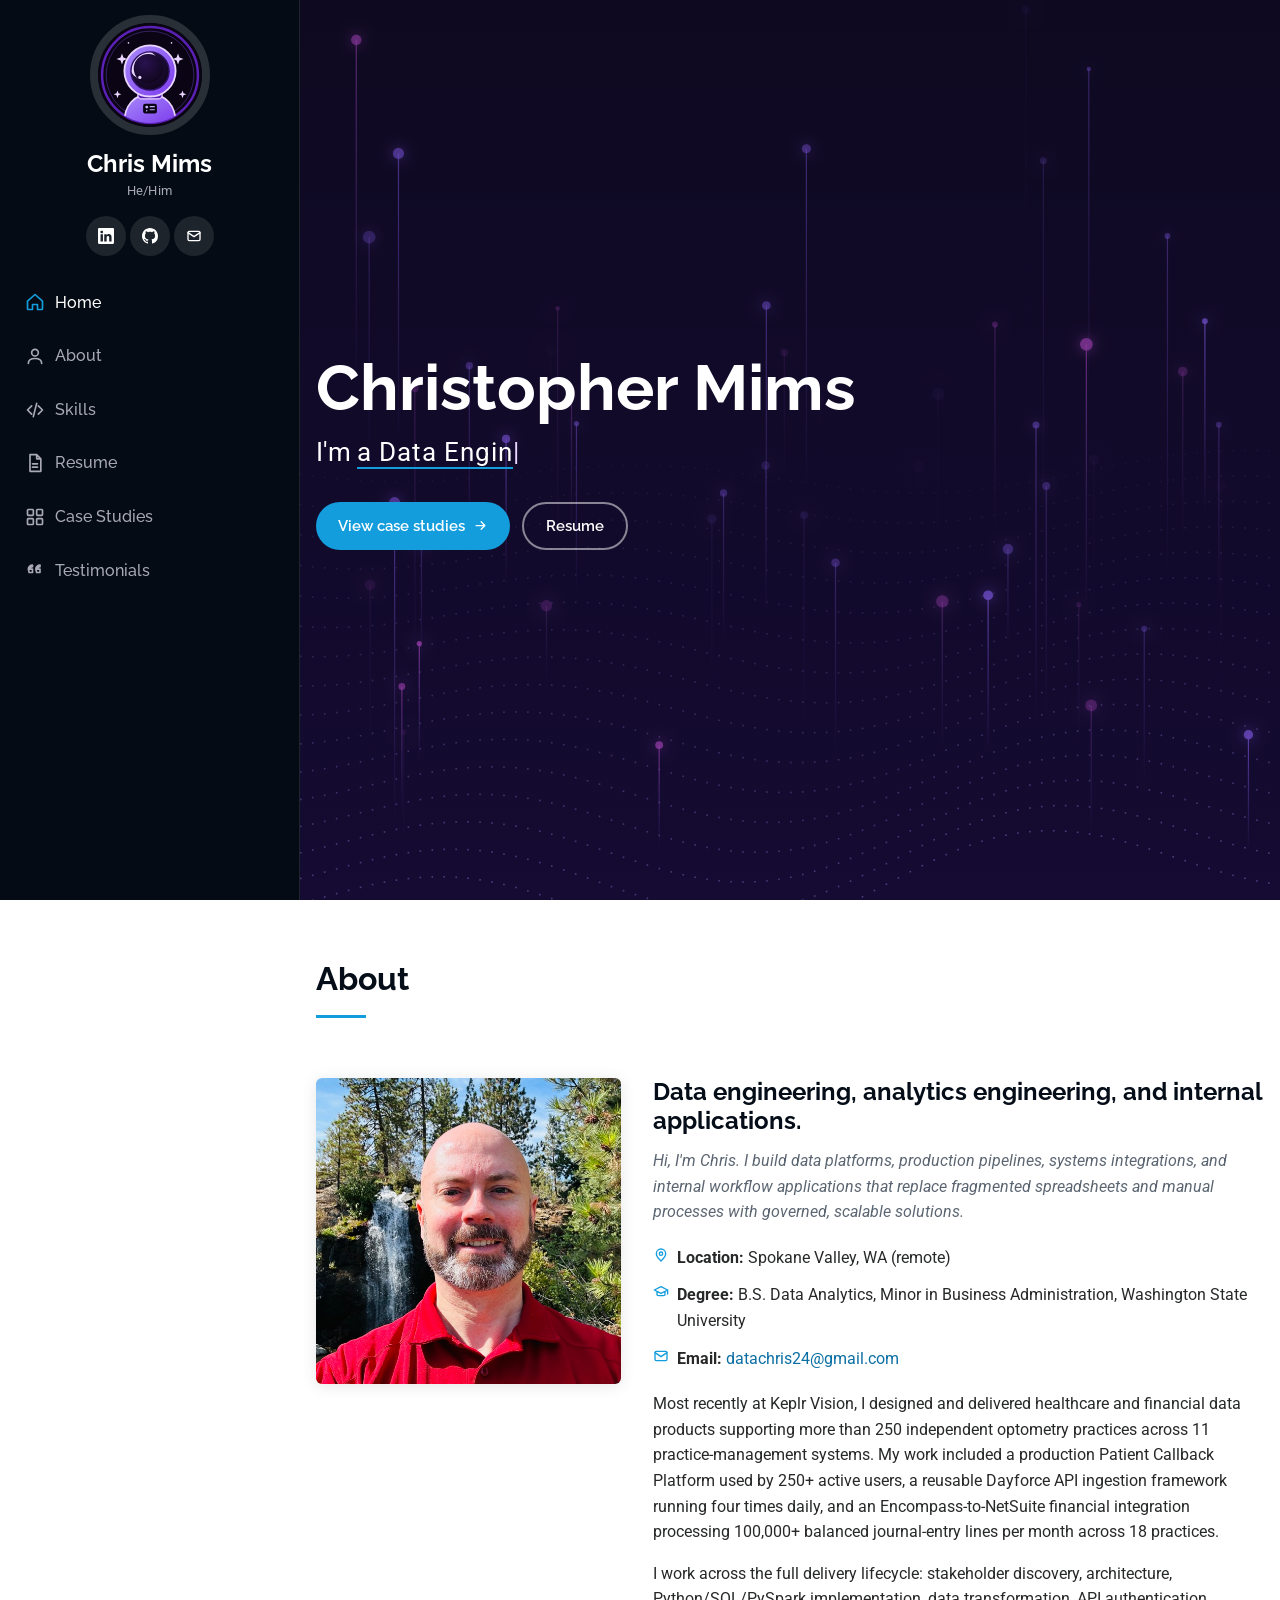
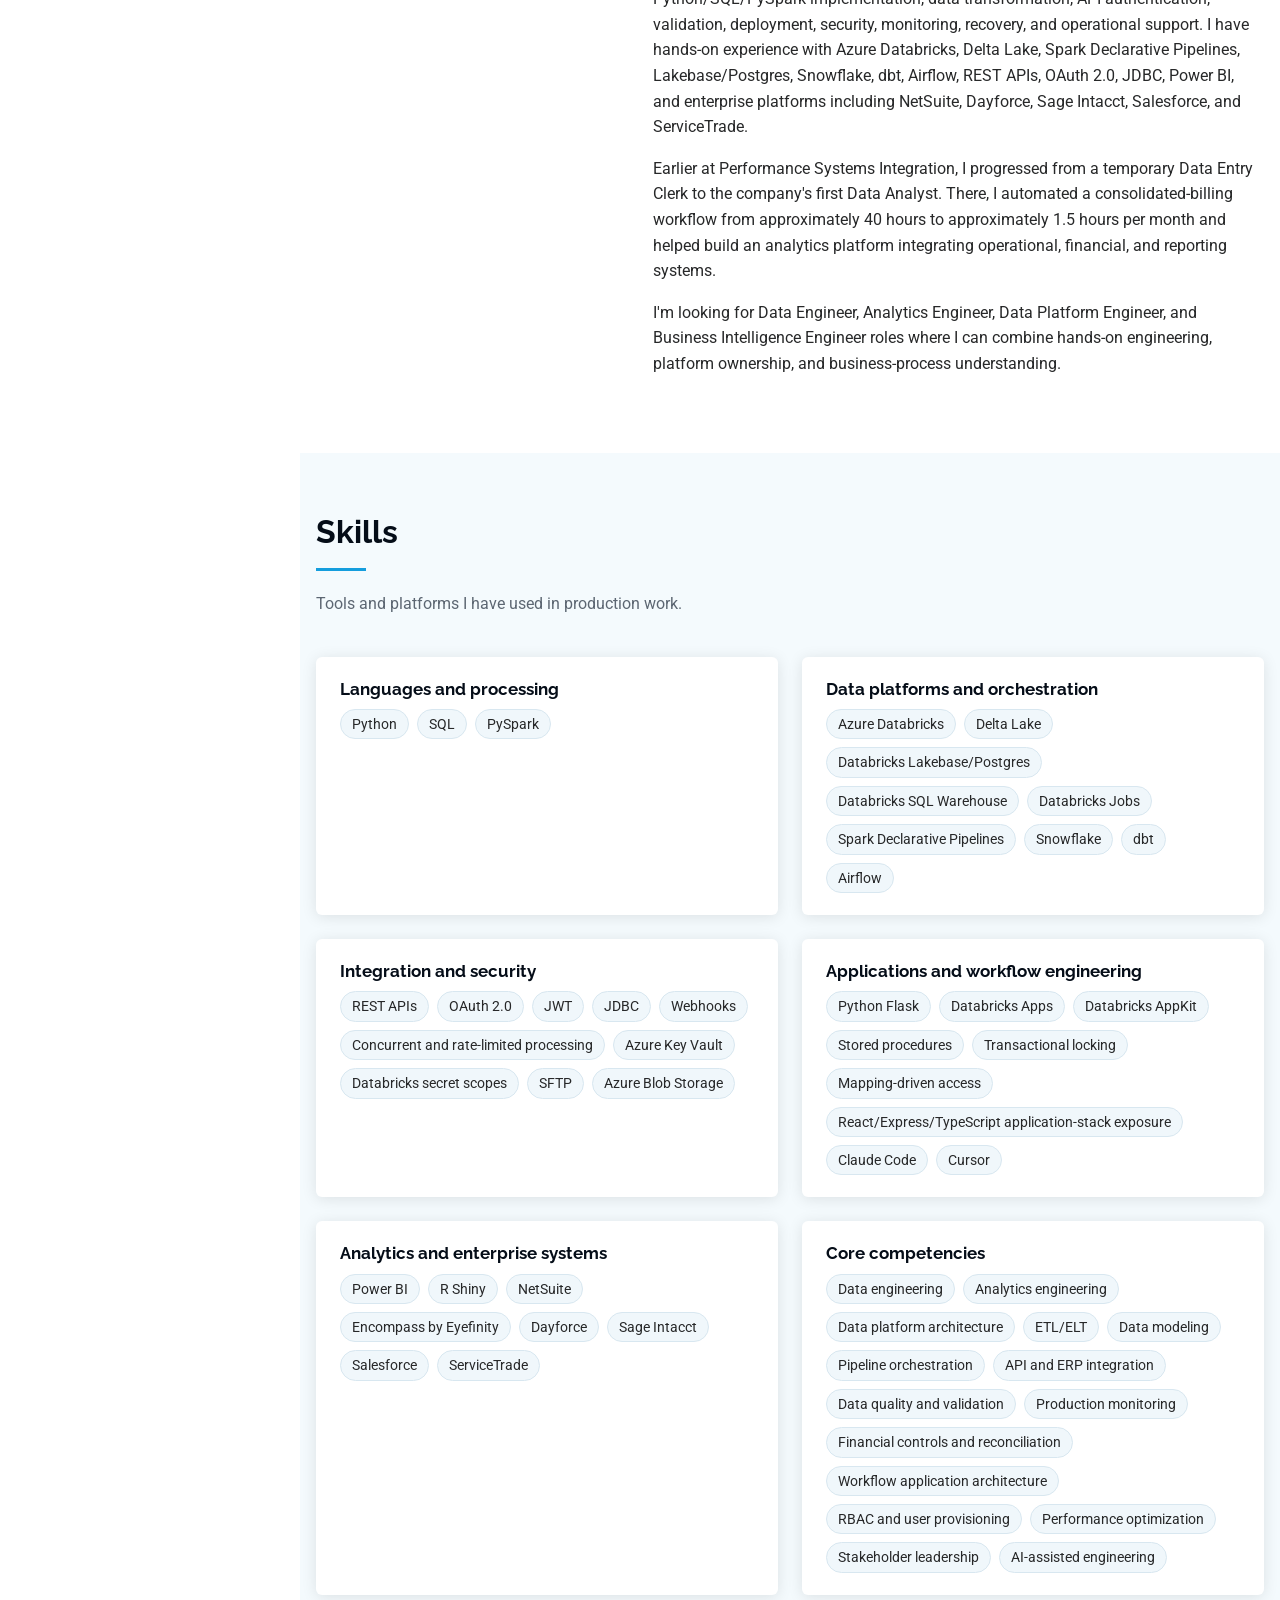
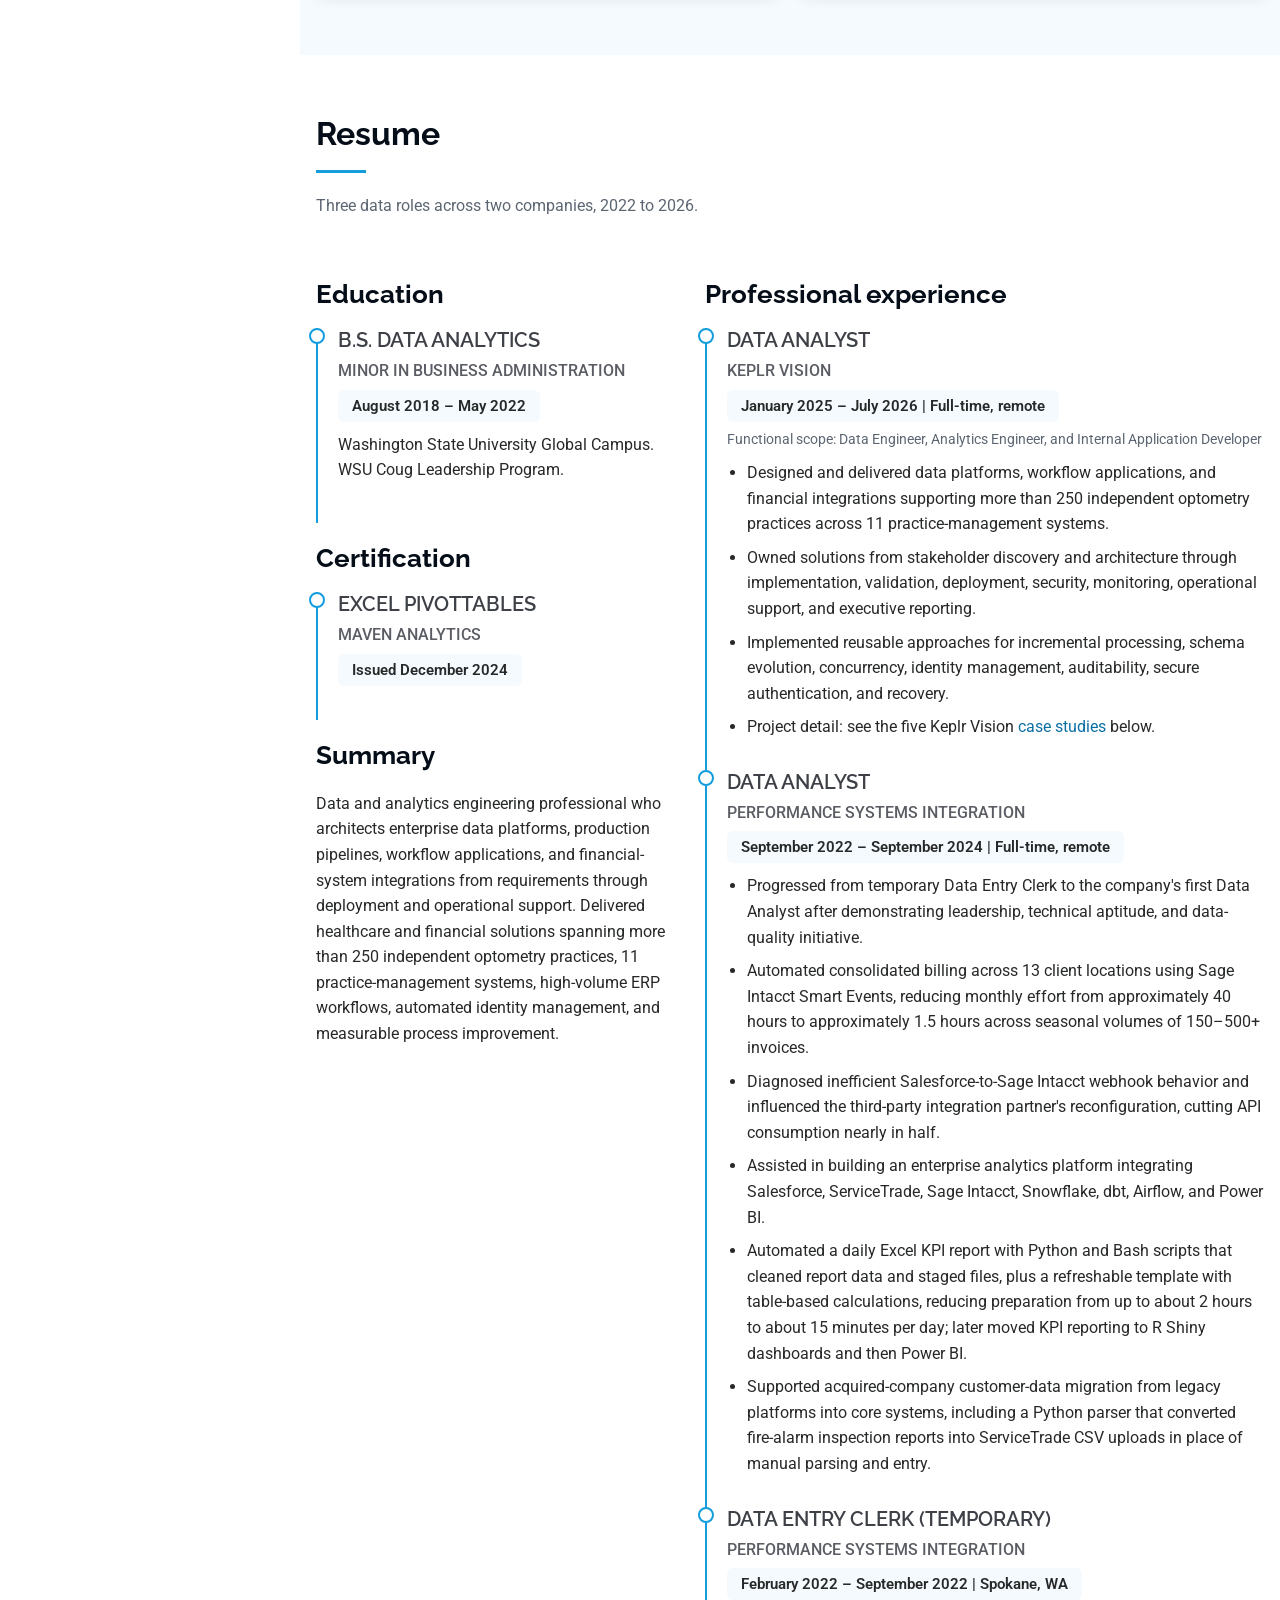
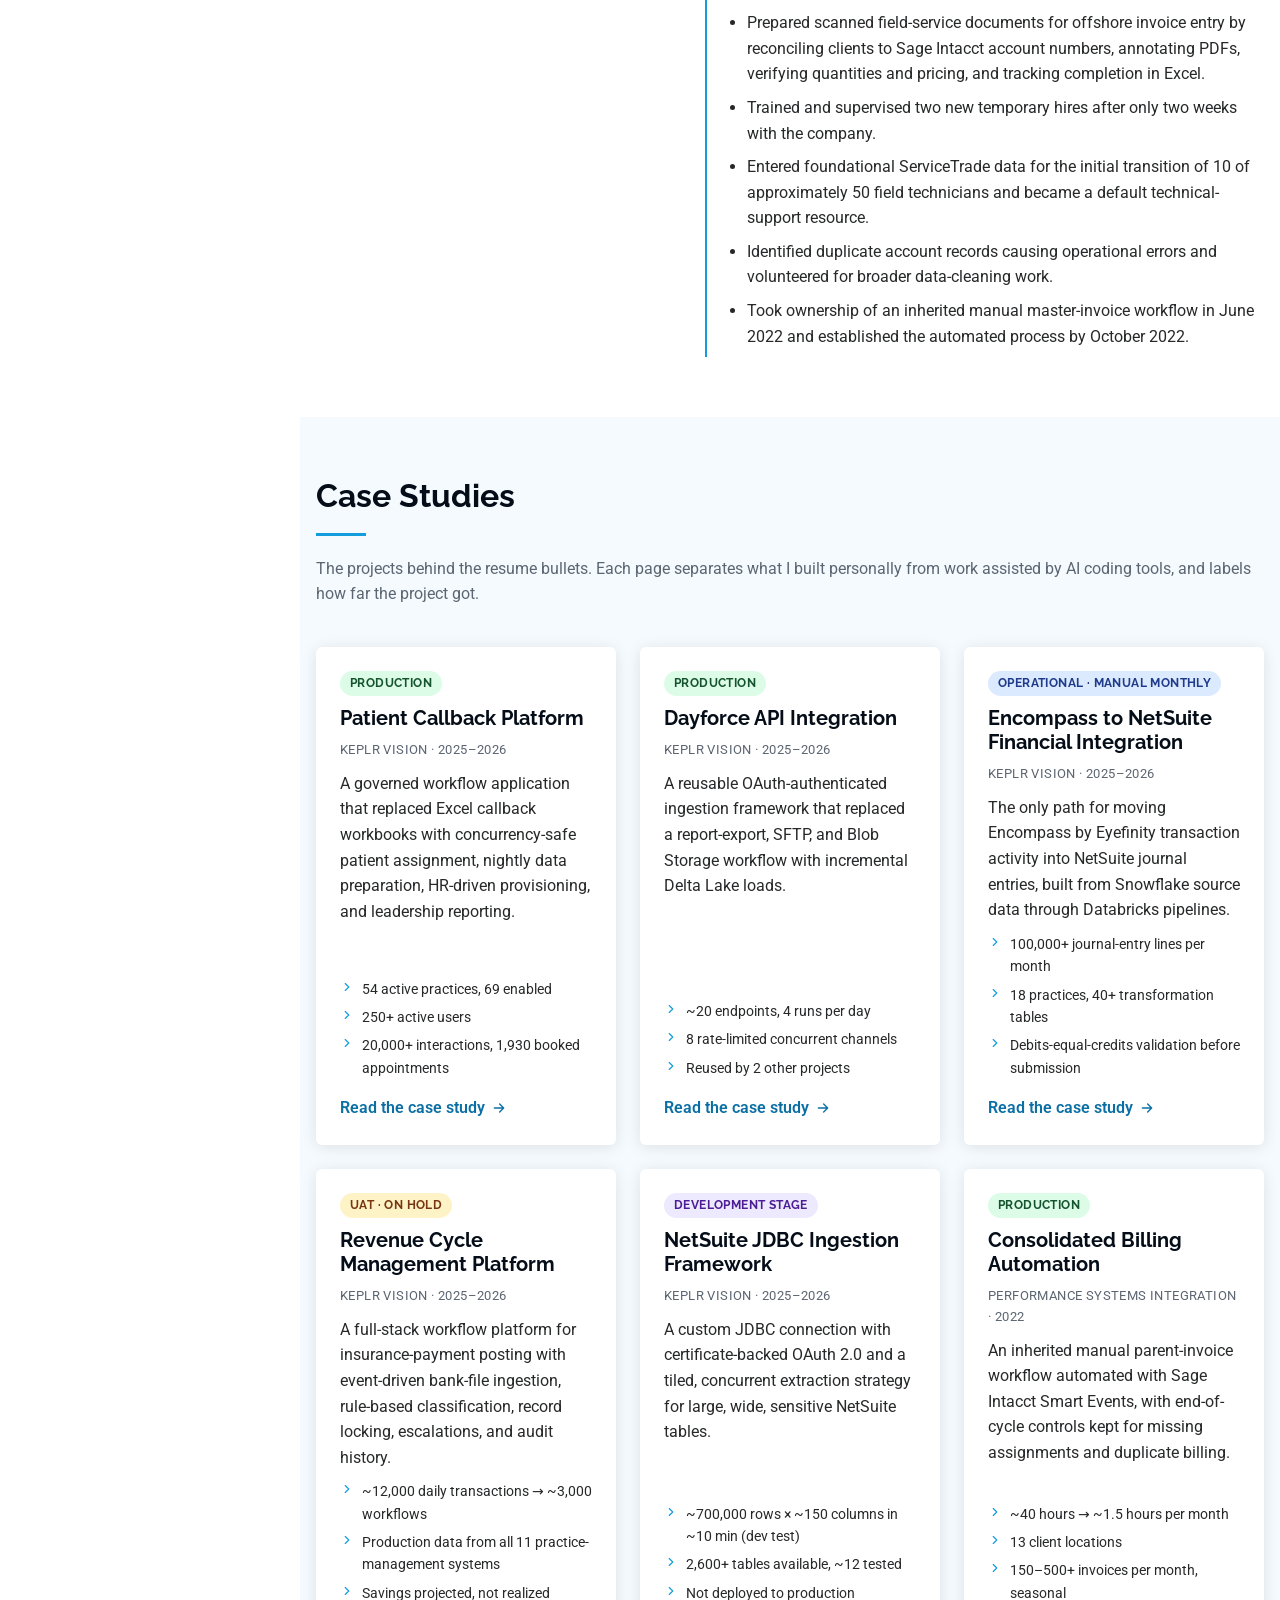
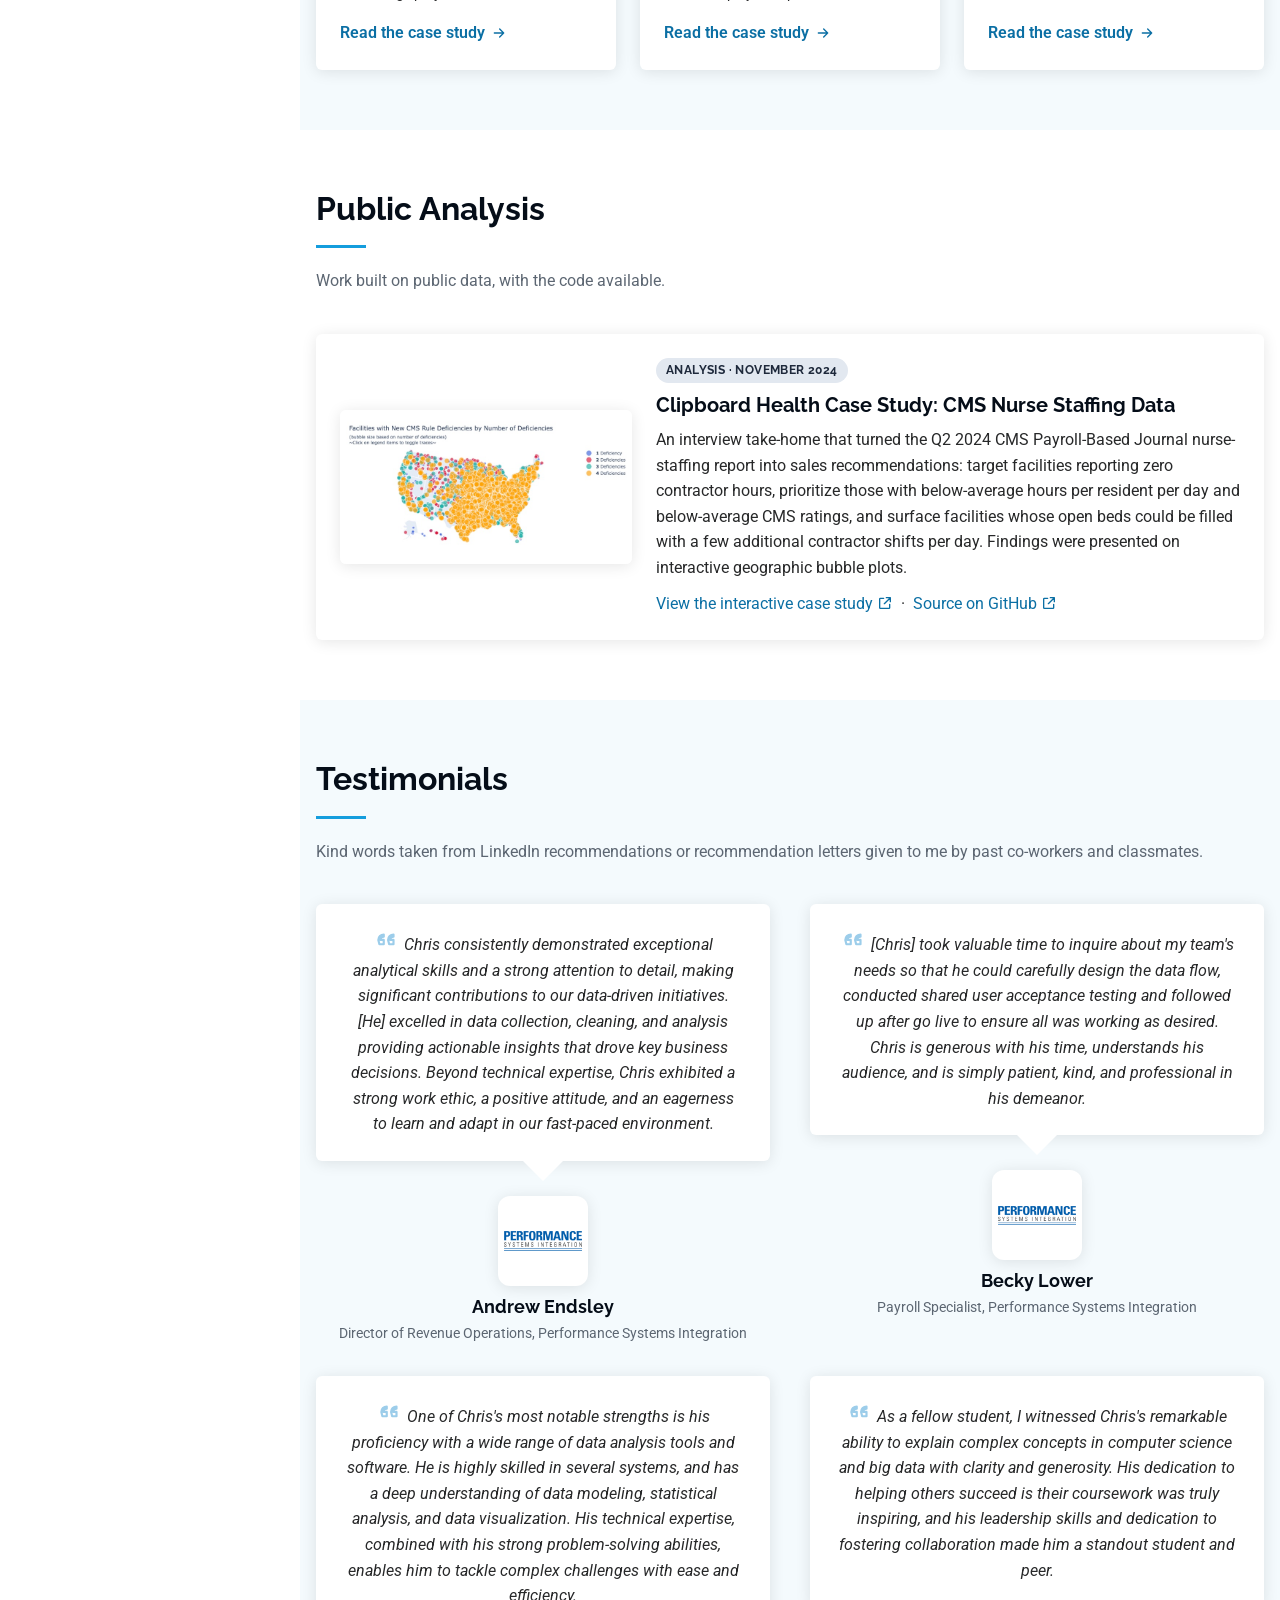
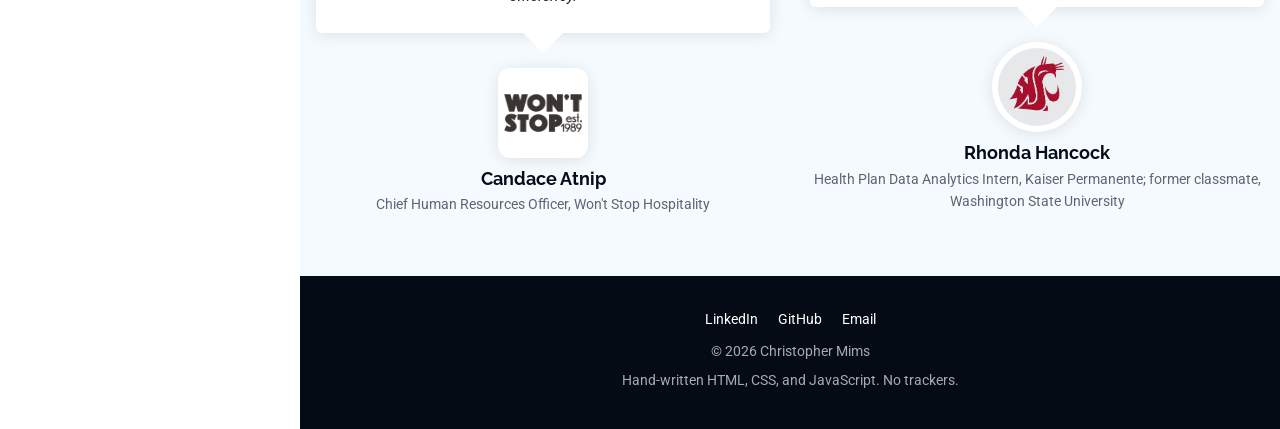
==== commit b2d49ef6: "Reword the PSI analytics-platform bullet to "assisted in building" Matches the corrected claim bound" ====
--- a/index.html
+++ b/index.html
@@ -181,7 +181,7 @@
               <li>Progressed from temporary Data Entry Clerk to the company's first Data Analyst after demonstrating leadership, technical aptitude, and data-quality initiative.</li>
               <li>Automated consolidated billing across 13 client locations using Sage Intacct Smart Events, reducing monthly effort from approximately 40 hours to approximately 1.5 hours across seasonal volumes of 150–500+ invoices.</li>
               <li>Diagnosed inefficient Salesforce-to-Sage Intacct webhook behavior and influenced the third-party integration partner's reconfiguration, cutting API consumption nearly in half.</li>
-              <li>Engineered an enterprise analytics platform integrating Salesforce, ServiceTrade, Sage Intacct, Snowflake, dbt, Airflow, and Power BI.</li>
+              <li>Assisted in building an enterprise analytics platform integrating Salesforce, ServiceTrade, Sage Intacct, Snowflake, dbt, Airflow, and Power BI.</li>
               <li>Automated a daily Excel KPI report with Python and Bash scripts that cleaned report data and staged files, plus a refreshable template with table-based calculations, reducing preparation from up to about 2 hours to about 15 minutes per day; later moved KPI reporting to R Shiny dashboards and then Power BI.</li>
               <li>Supported acquired-company customer-data migration from legacy platforms into core systems, including a Python parser that converted fire-alarm inspection reports into ServiceTrade CSV uploads in place of manual parsing and entry.</li>
             </ul>
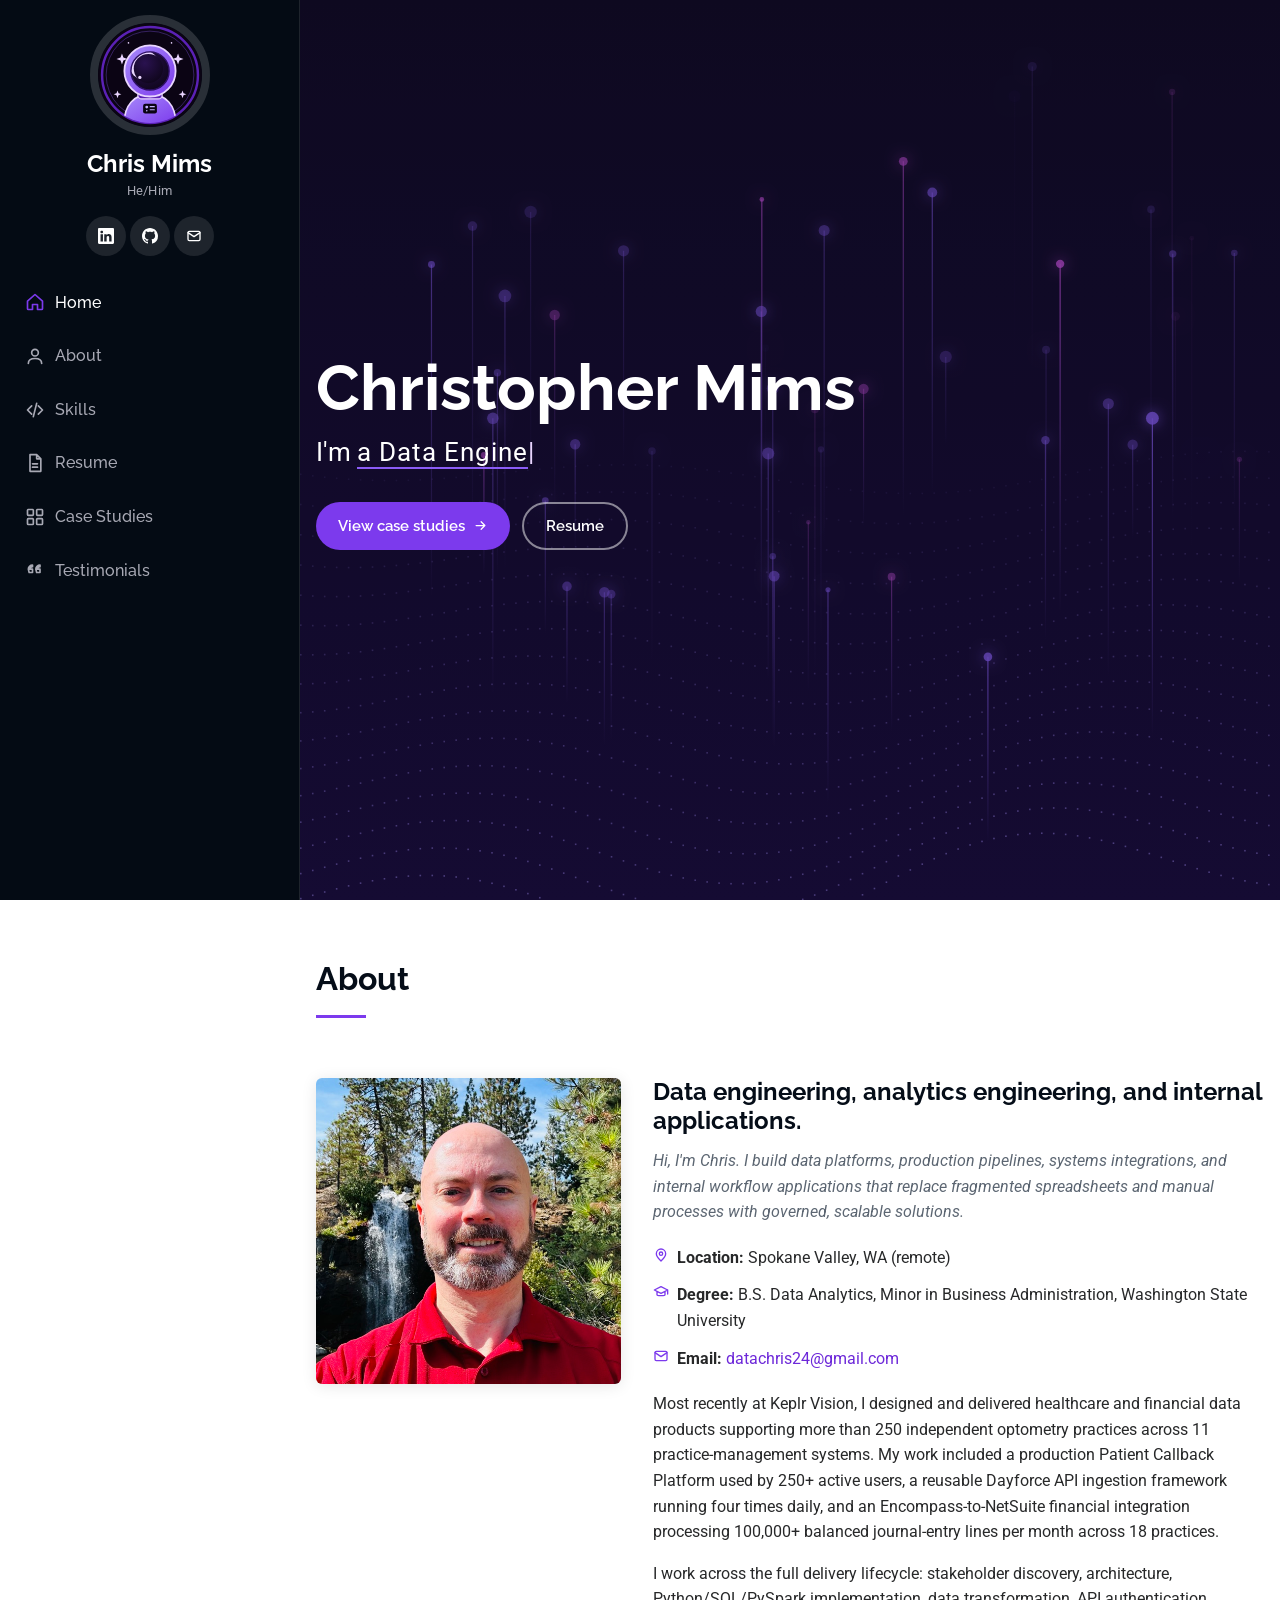
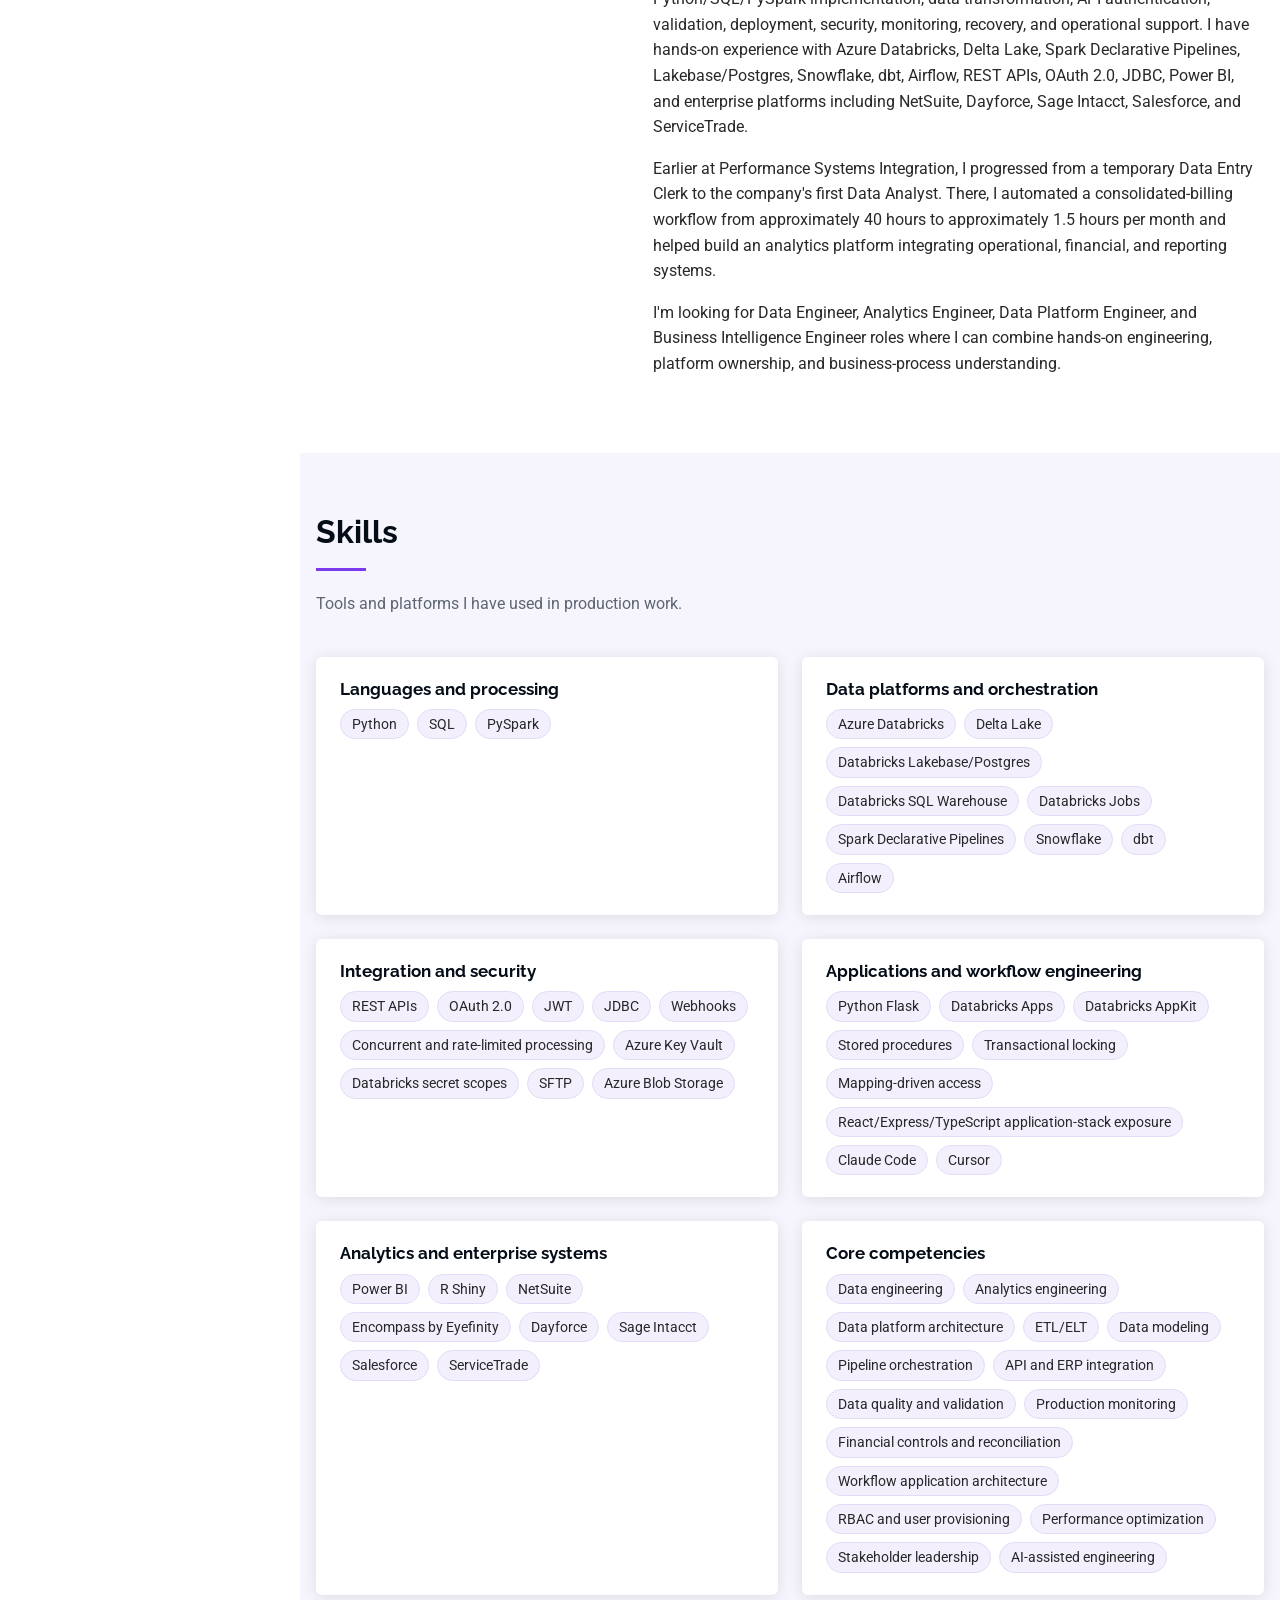
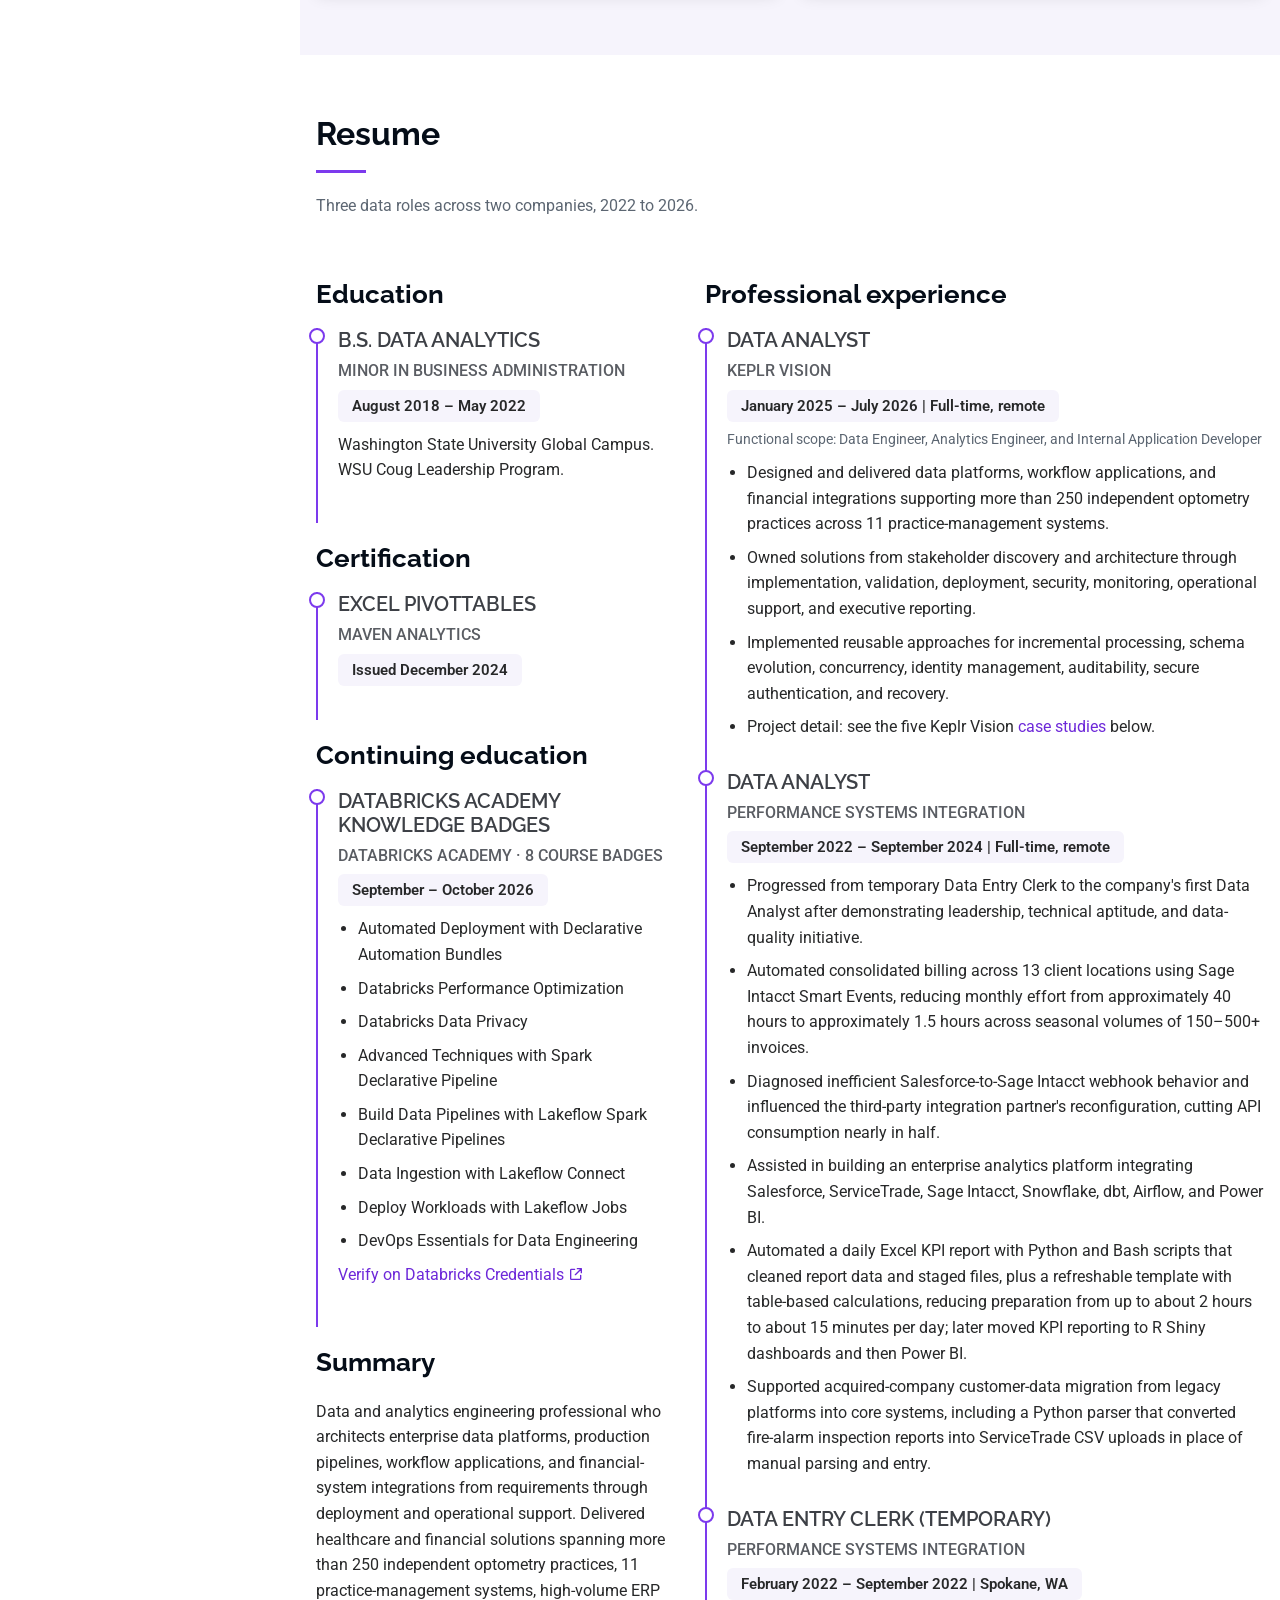
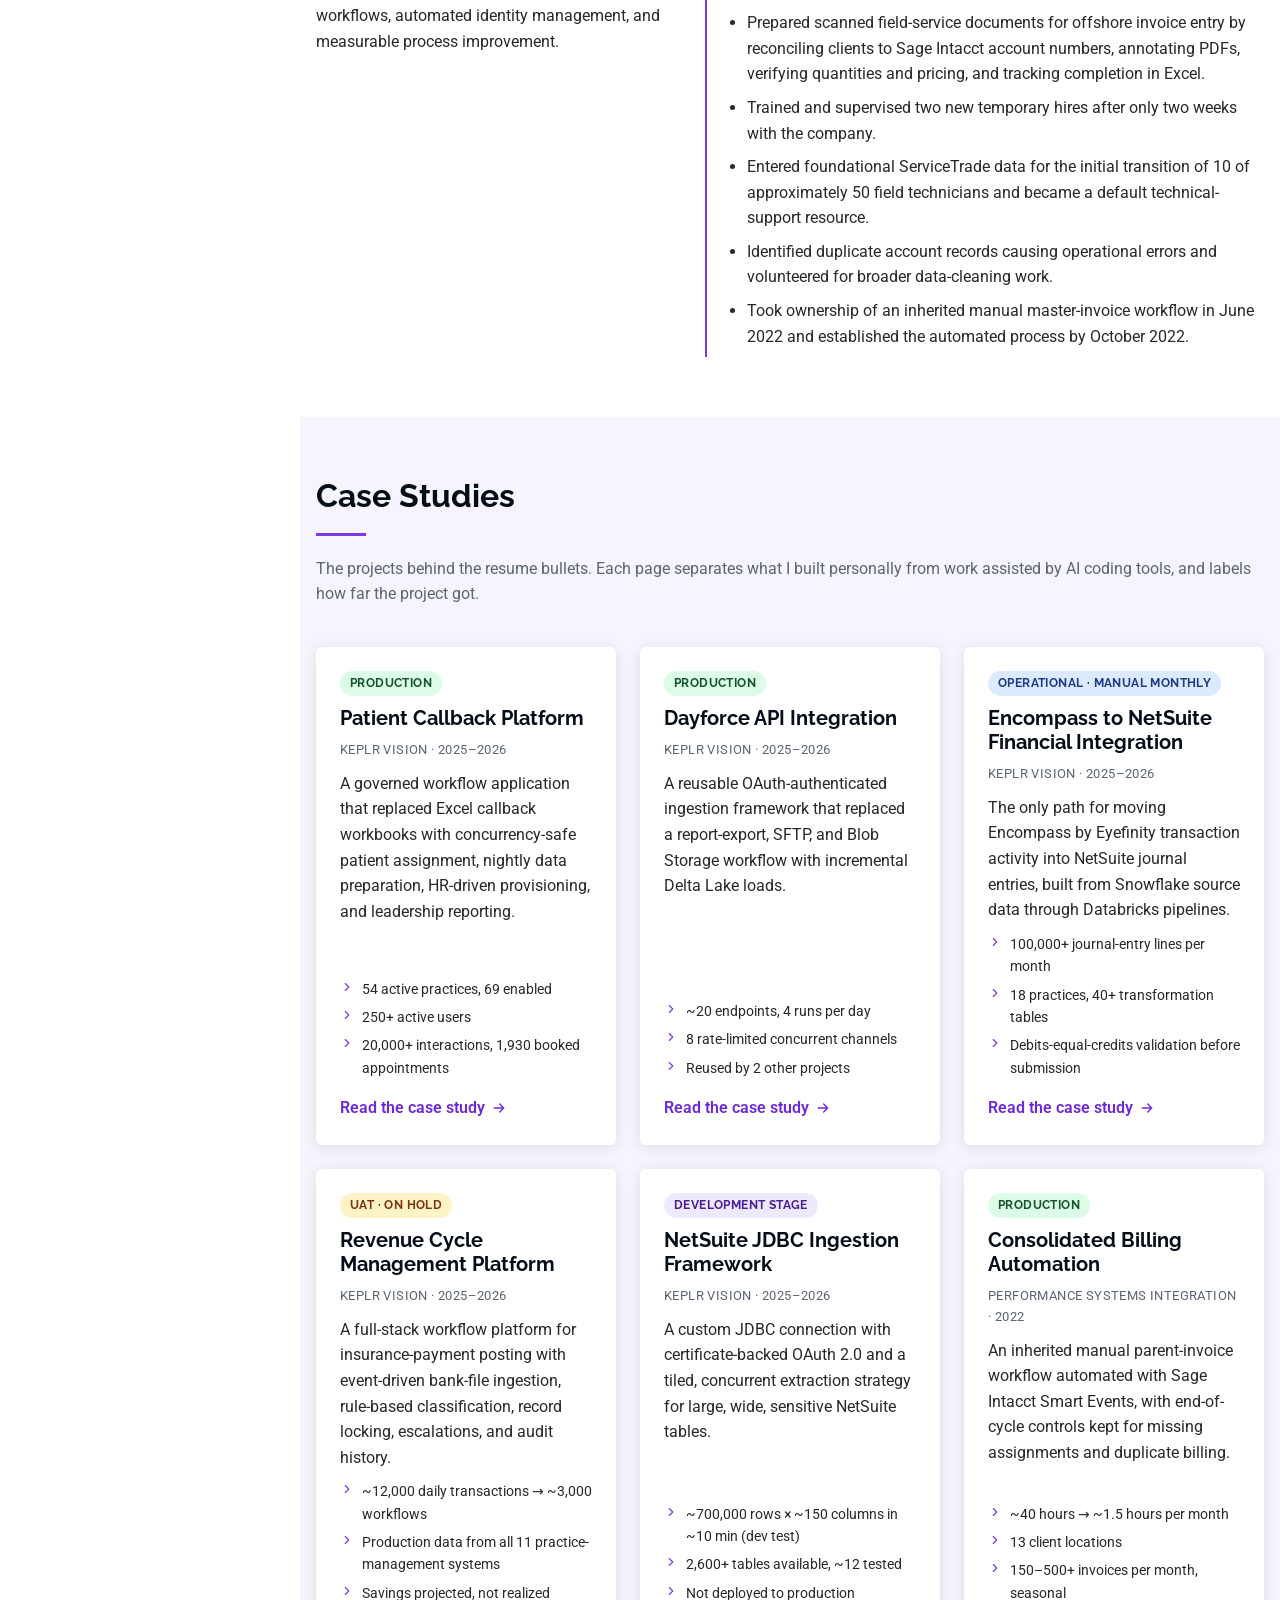
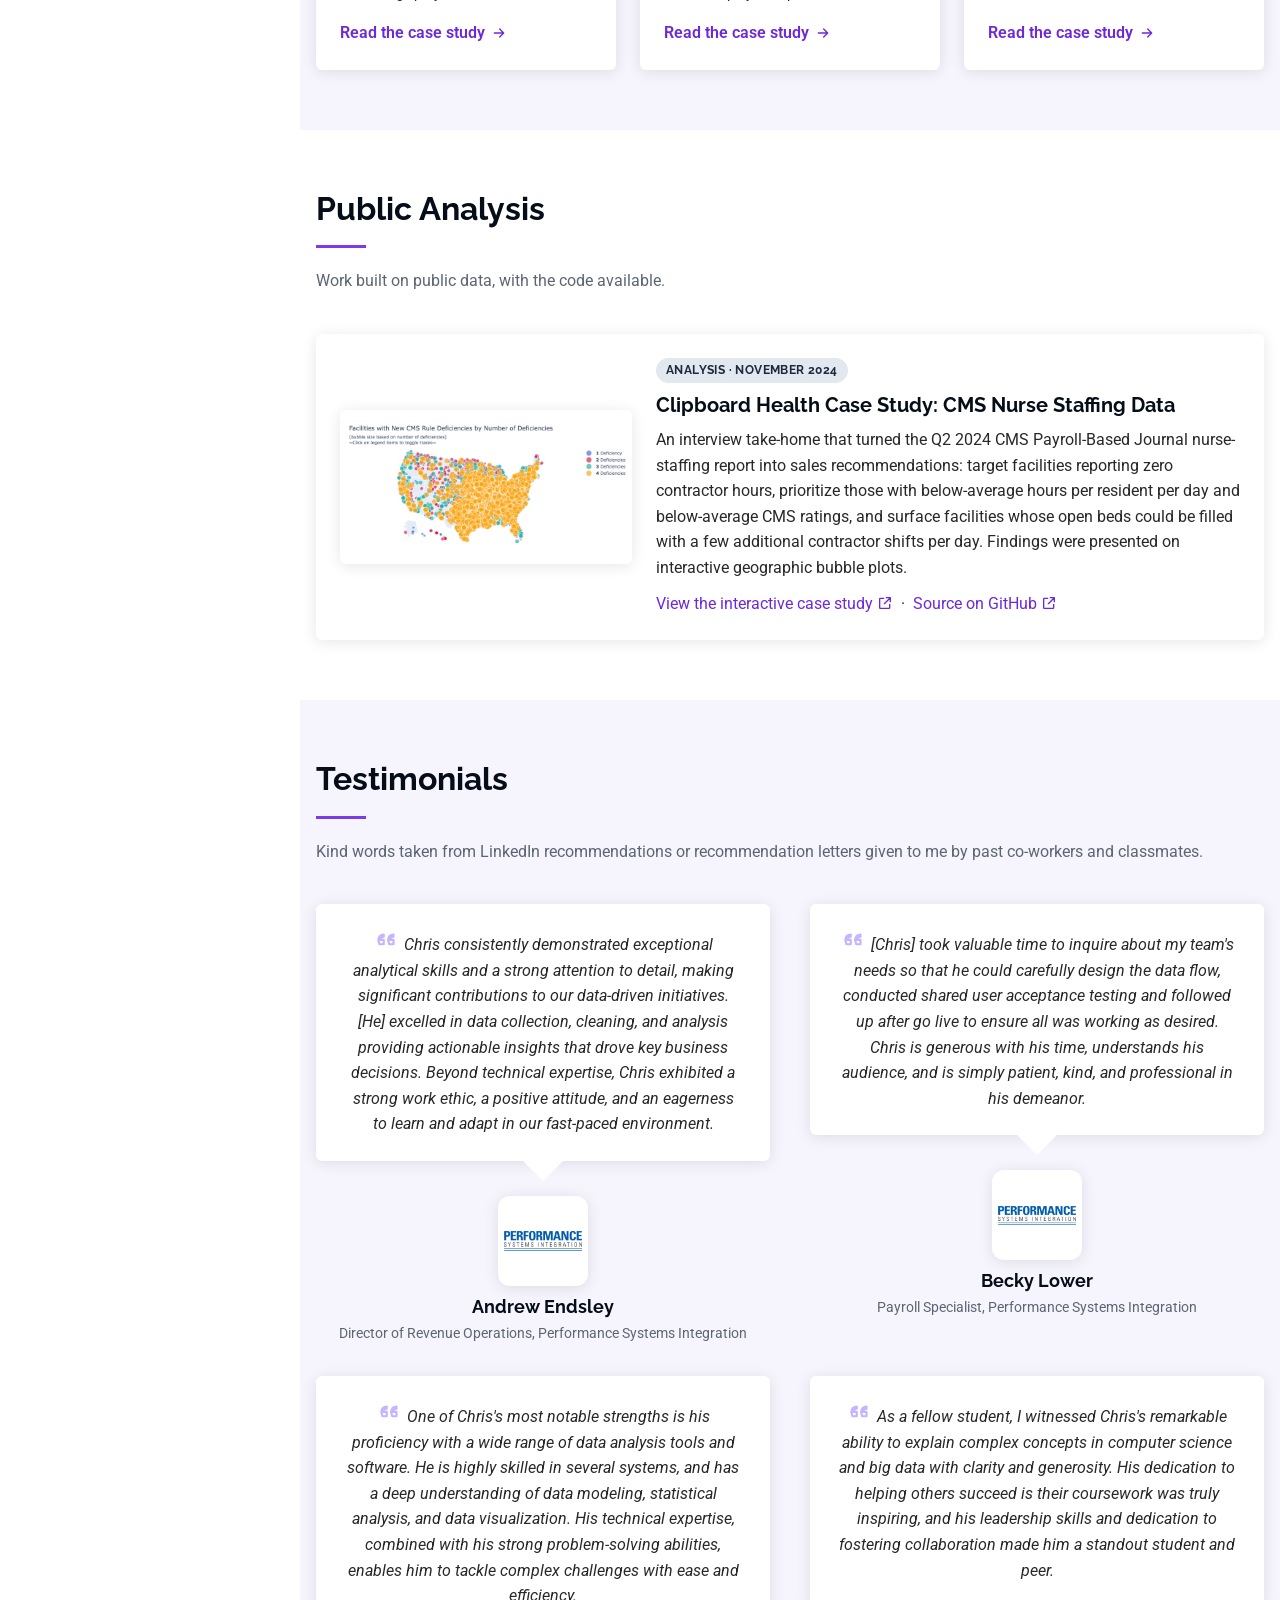
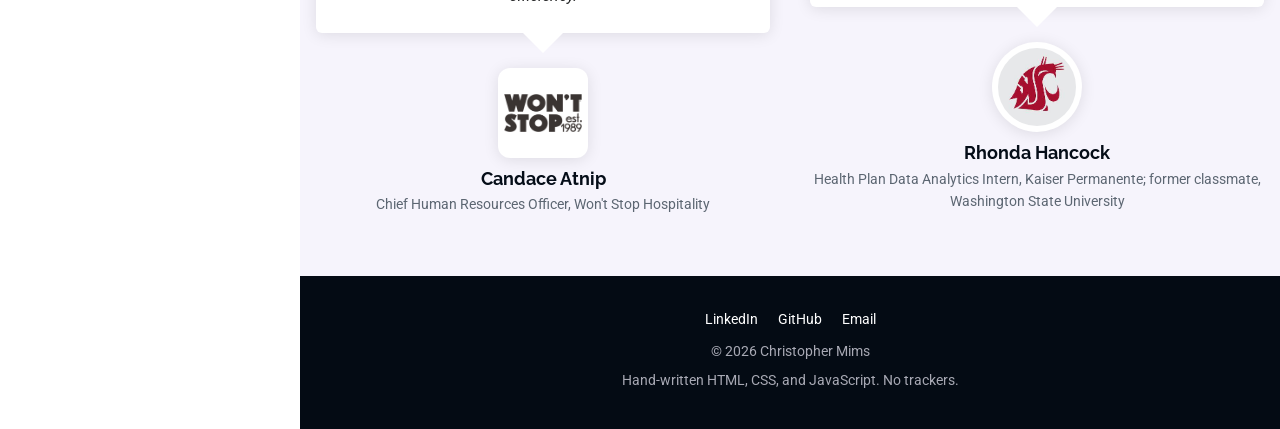
==== commit af77152c: "Add Databricks Academy knowledge badges under Continuing education Co-Authored-By: Claude Opus 5.5 <" ====
--- a/index.html
+++ b/index.html
@@ -156,6 +156,23 @@
             <p class="org">Maven Analytics</p>
             <span class="when">Issued December 2024</span>
           </div>
+          <h3 class="resume-title">Continuing education</h3>
+          <div class="resume-item">
+            <h4>Databricks Academy knowledge badges</h4>
+            <p class="org">Databricks Academy · 8 course badges</p>
+            <span class="when">September – October 2026</span>
+            <ul>
+              <li>Automated Deployment with Declarative Automation Bundles</li>
+              <li>Databricks Performance Optimization</li>
+              <li>Databricks Data Privacy</li>
+              <li>Advanced Techniques with Spark Declarative Pipeline</li>
+              <li>Build Data Pipelines with Lakeflow Spark Declarative Pipelines</li>
+              <li>Data Ingestion with Lakeflow Connect</li>
+              <li>Deploy Workloads with Lakeflow Jobs</li>
+              <li>DevOps Essentials for Data Engineering</li>
+            </ul>
+            <p><a href="https://credentials.databricks.com/profile/christophermims194693/wallet">Verify on Databricks Credentials <svg class="icon"><use href="#i-external"/></svg></a></p>
+          </div>
           <h3 class="resume-title">Summary</h3>
           <p>Data and analytics engineering professional who architects enterprise data platforms, production pipelines, workflow applications, and financial-system integrations from requirements through deployment and operational support. Delivered healthcare and financial solutions spanning more than 250 independent optometry practices, 11 practice-management systems, high-volume ERP workflows, automated identity management, and measurable process improvement.</p>
         </div>
--- a/assets/css/style.css
+++ b/assets/css/style.css
@@ -6,15 +6,15 @@
   --font-heading: "Raleway", "Roboto", system-ui, sans-serif;
 
   --bg: #ffffff;
-  --bg-light: #f4fafd;
+  --bg-light: #f6f4fc;
   --bg-dark: #040b14;
   --surface: #ffffff;
   --surface-dark: #151f2b;
   --text: #272829;
   --muted: #5c6672;
   --heading: #050d18;
-  --accent: #149ddd;        /* decorative: borders, icons, badges */
-  --link: #0b6fa4;          /* text links: AA contrast on white */
+  --accent: #7c3aed;        /* decorative: borders, icons, badges */
+  --link: #6d28d9;          /* text links: AA contrast on white */
   --nav: #a8a9b4;
   --nav-hover: #ffffff;
   --contrast: #ffffff;
@@ -106,7 +106,7 @@
   background: var(--accent); color: var(--contrast); font-size: 22px;
   display: flex; align-items: center; justify-content: center;
 }
-.nav-toggle:hover { background: #2fabe4; }
+.nav-toggle:hover { background: #8b5cf6; }
 .nav-toggle .icon--close { display: none; }
 .nav-toggle[aria-expanded="true"] .icon--open { display: none; }
 .nav-toggle[aria-expanded="true"] .icon--close { display: block; }
@@ -142,7 +142,7 @@
 .hero .container { position: relative; z-index: 3; }
 .hero h1 { margin: 0; font-size: 64px; font-weight: 700; color: var(--contrast); }
 .hero p { margin: 5px 0 0; font-size: 26px; }
-.hero .typed { letter-spacing: 1px; border-bottom: 2px solid var(--accent); }
+.hero .typed { letter-spacing: 1px; border-bottom: 2px solid var(--violet); }
 .hero .typed-cursor { color: var(--lavender); }
 .hero .hero-links { margin-top: 28px; display: flex; gap: 12px; flex-wrap: wrap; }
 .btn {
@@ -150,7 +150,7 @@
   font-family: var(--font-heading); font-weight: 600; font-size: 15px; transition: 0.3s;
 }
 .btn-primary { background: var(--accent); color: var(--contrast); }
-.btn-primary:hover { background: #2fabe4; text-decoration: none; }
+.btn-primary:hover { background: #8b5cf6; text-decoration: none; }
 .btn-ghost { border: 2px solid rgba(255, 255, 255, 0.5); color: var(--contrast); }
 .btn-ghost:hover { border-color: var(--contrast); text-decoration: none; }
 
@@ -175,10 +175,10 @@
 .skill-group h3 { font-size: 17px; font-weight: 700; margin-bottom: 10px; }
 .chips { list-style: none; padding: 0; margin: 0; display: flex; flex-wrap: wrap; gap: 8px; }
 .chips li {
-  background: var(--bg-light); border: 1px solid #d8e7f0; border-radius: 999px;
+  background: var(--bg-light); border: 1px solid #e3dcf7; border-radius: 999px;
   padding: 3px 11px; font-size: 14px; color: var(--text);
 }
-.skill-group .chips li { background: #f0f7fb; }
+.skill-group .chips li { background: #f3effc; }
 @media (min-width: 768px) { .skills-grid { grid-template-columns: 1fr 1fr; } }
 
 /* ---------- resume ---------- */
@@ -242,7 +242,7 @@
   content: ""; position: absolute; bottom: -20px; left: calc(50% - 20px); width: 0; height: 0;
   border-top: 20px solid var(--surface); border-left: 20px solid transparent; border-right: 20px solid transparent;
 }
-.testimonial blockquote .icon { color: #9ccdea; font-size: 26px; }
+.testimonial blockquote .icon { color: #c4b5fd; font-size: 26px; }
 .testimonial blockquote p { margin: 0; display: inline; }
 .testimonial img { width: 90px; height: 90px; object-fit: contain; margin: 0 auto 10px; border-radius: 12px; background: #fff; padding: 6px; box-shadow: var(--shadow); }
 .testimonial img.round { border-radius: 50%; }
@@ -273,7 +273,7 @@
 .cs .diagram { background: var(--surface); border-radius: var(--radius); box-shadow: var(--shadow); padding: 16px; margin-bottom: 1em; }
 .cs .diagram svg { width: 100%; height: auto; display: block; }
 .cs table { font-size: 15px; background: var(--surface); box-shadow: var(--shadow); border-radius: var(--radius); overflow: hidden; }
-.cs th, .cs td { text-align: left; padding: 10px 14px; border-bottom: 1px solid #e3edf3; vertical-align: top; }
+.cs th, .cs td { text-align: left; padding: 10px 14px; border-bottom: 1px solid #e8e2f6; vertical-align: top; }
 .cs th { background: var(--bg-light); font-family: var(--font-heading); font-weight: 700; }
 .cs tr:last-child td { border-bottom: 0; }
 .cs .table-wrap { overflow-x: auto; }
@@ -302,7 +302,7 @@
 .diagram text { font-family: var(--font-body); }
 .diagram .box { fill: #ffffff; stroke: var(--accent); stroke-width: 1.5; }
 .diagram .box-dark { fill: var(--bg-dark); stroke: var(--bg-dark); }
-.diagram .box-soft { fill: var(--bg-light); stroke: #9ccdea; stroke-width: 1.5; }
+.diagram .box-soft { fill: var(--bg-light); stroke: #c4b5fd; stroke-width: 1.5; }
 .diagram .label { font-size: 13px; fill: var(--heading); font-weight: 500; }
 .diagram .label-light { font-size: 13px; fill: #ffffff; font-weight: 500; }
 .diagram .note { font-size: 11.5px; fill: var(--muted); }
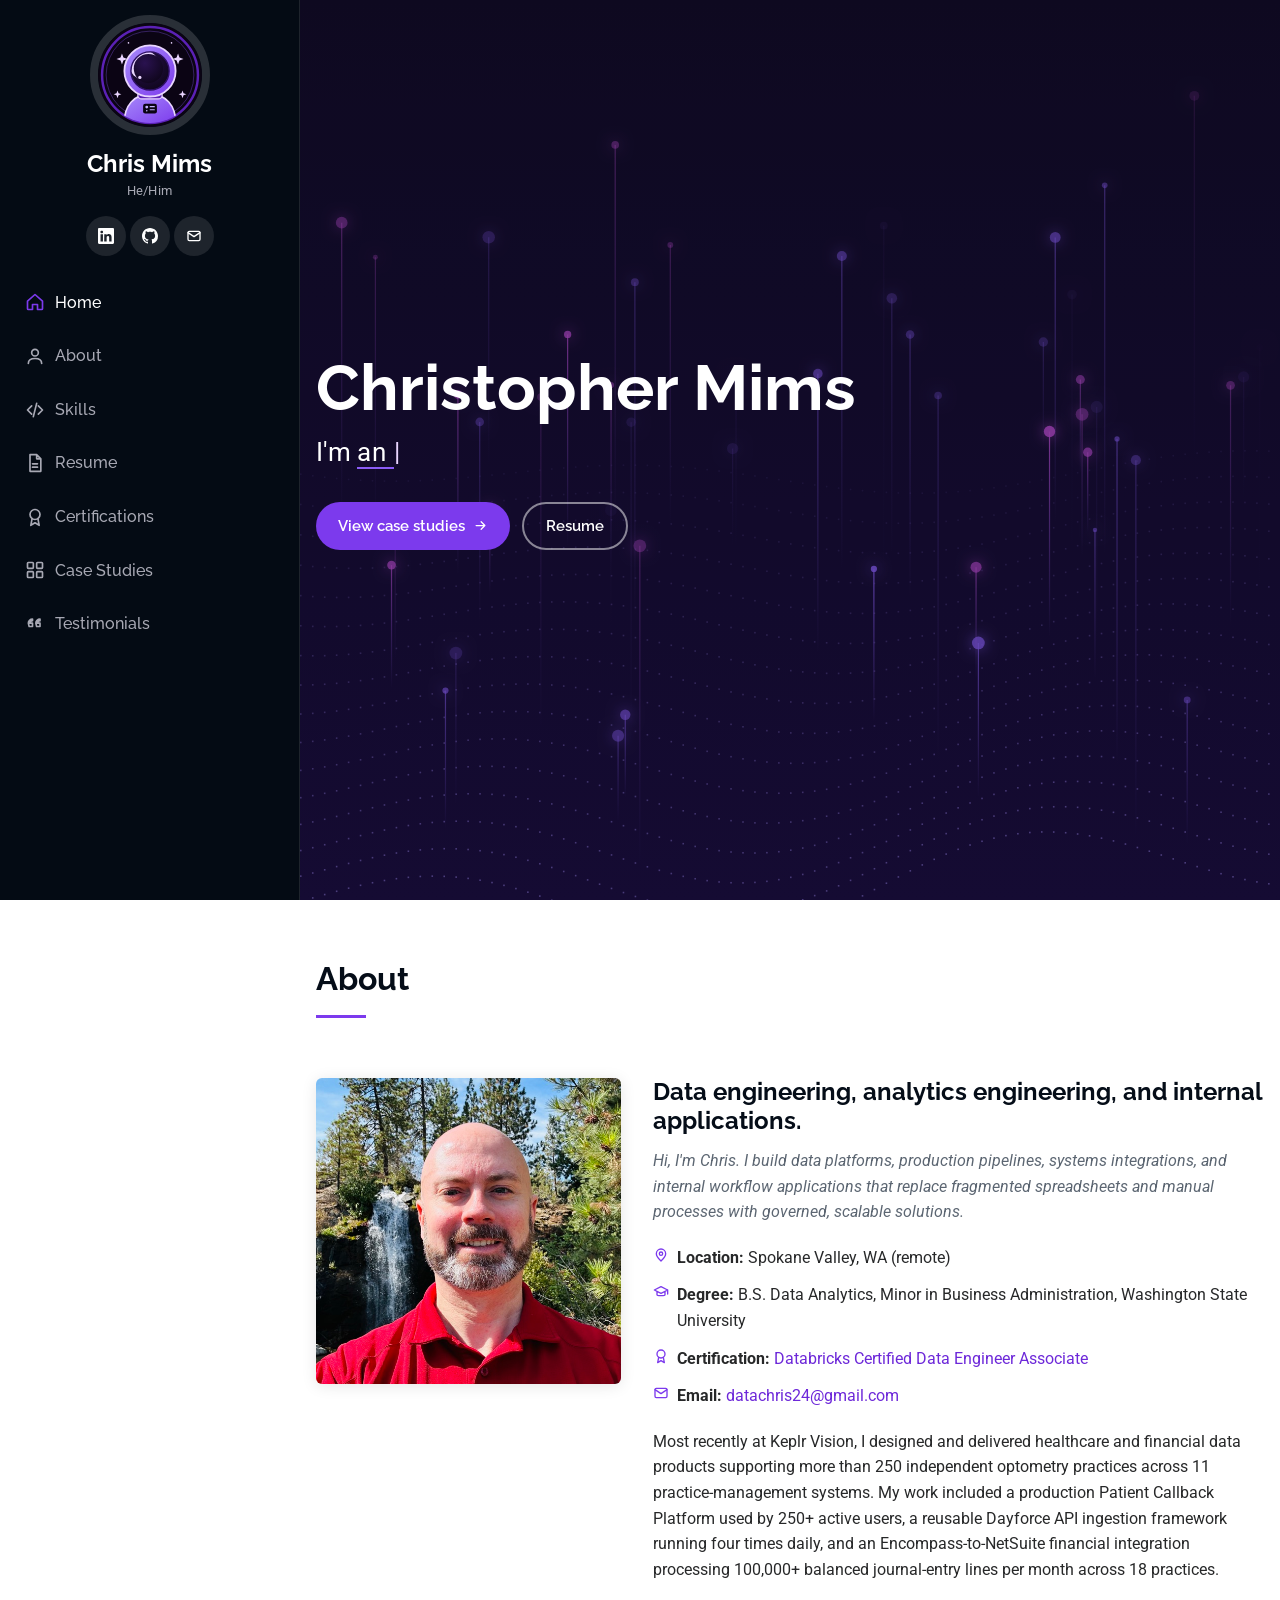
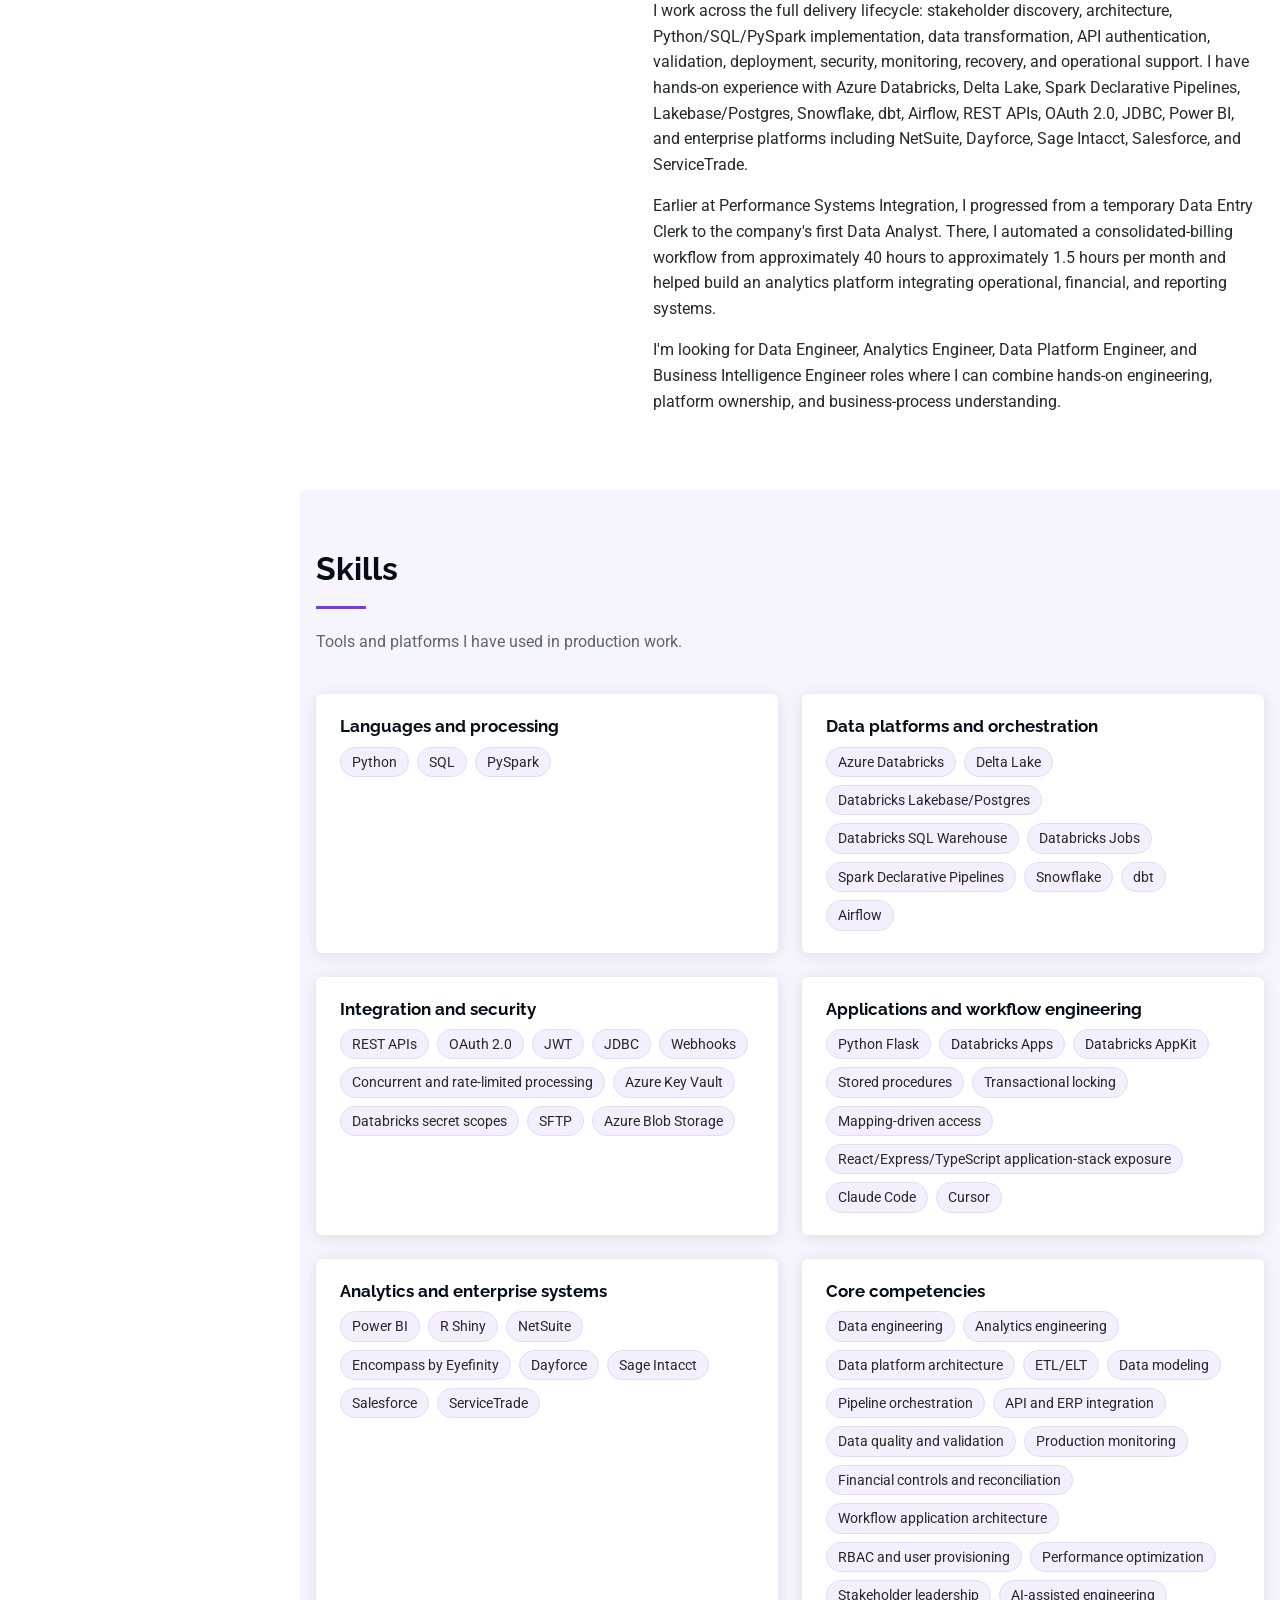
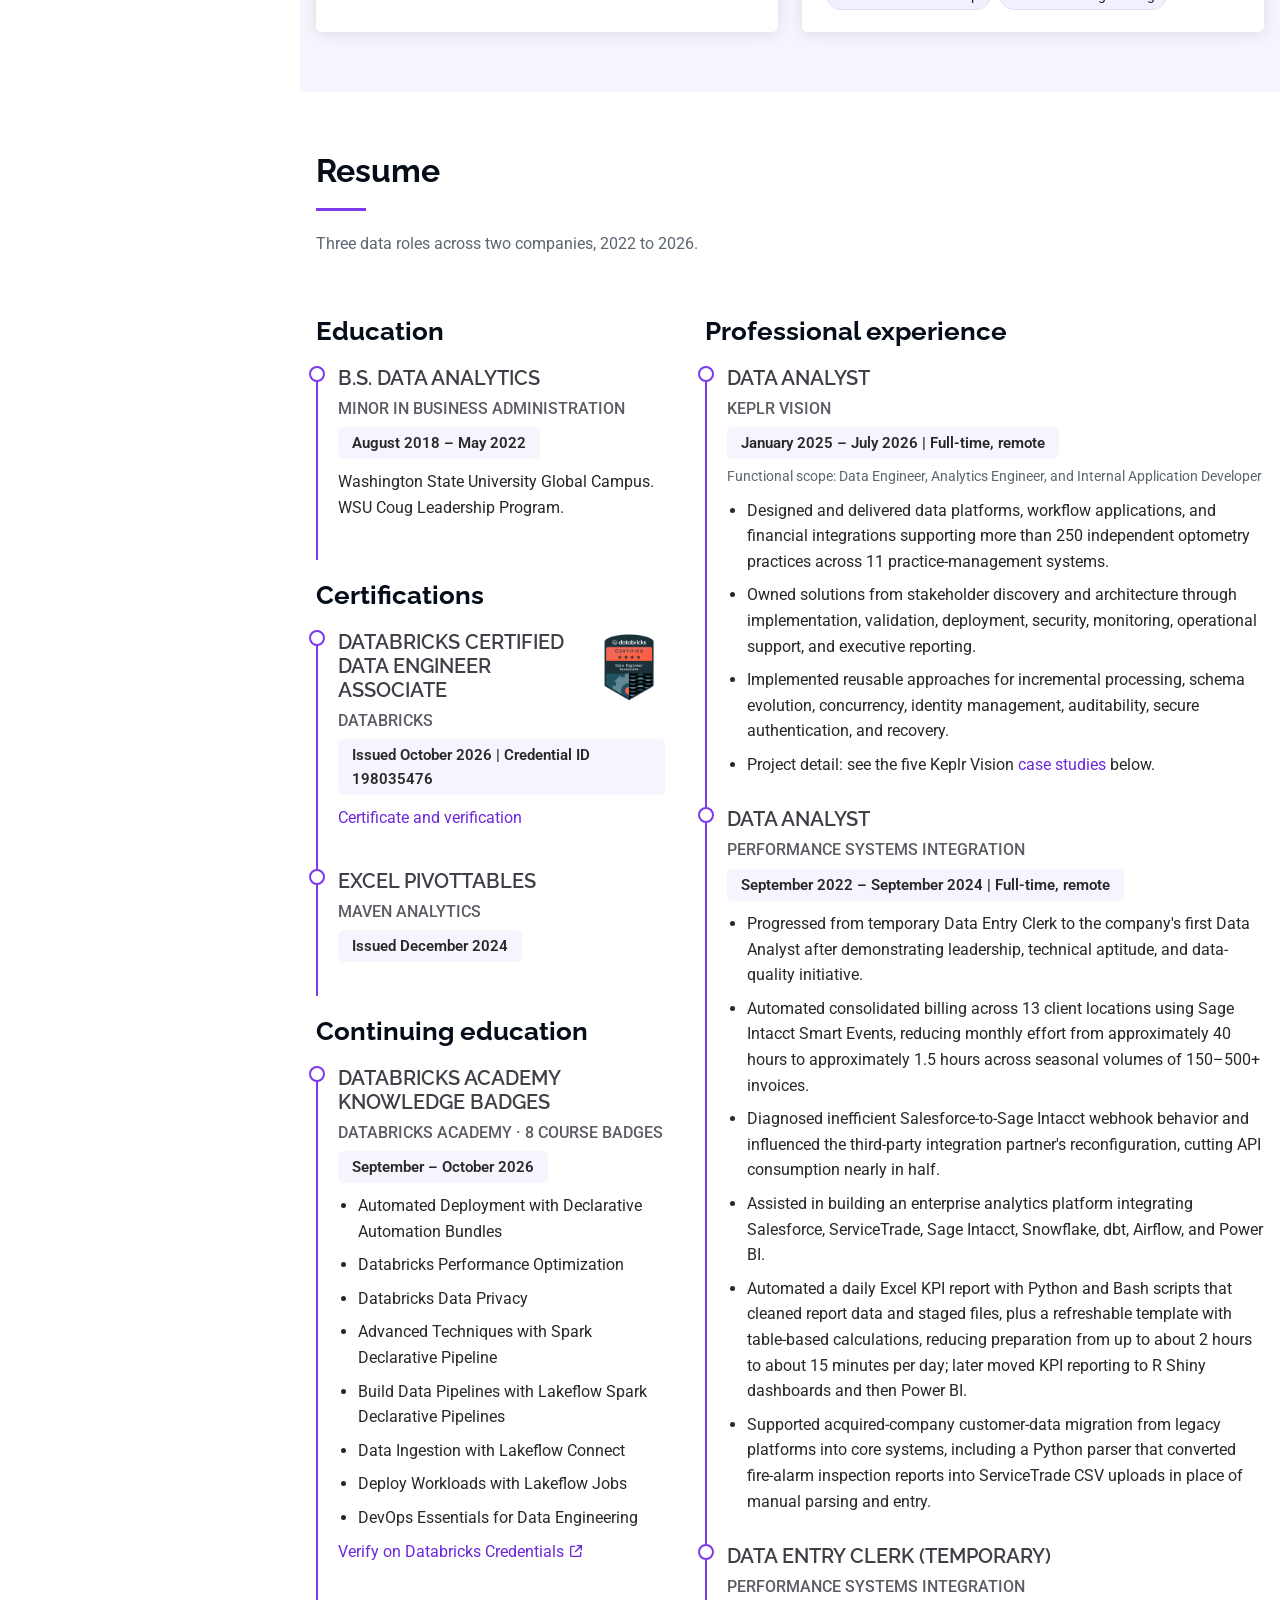
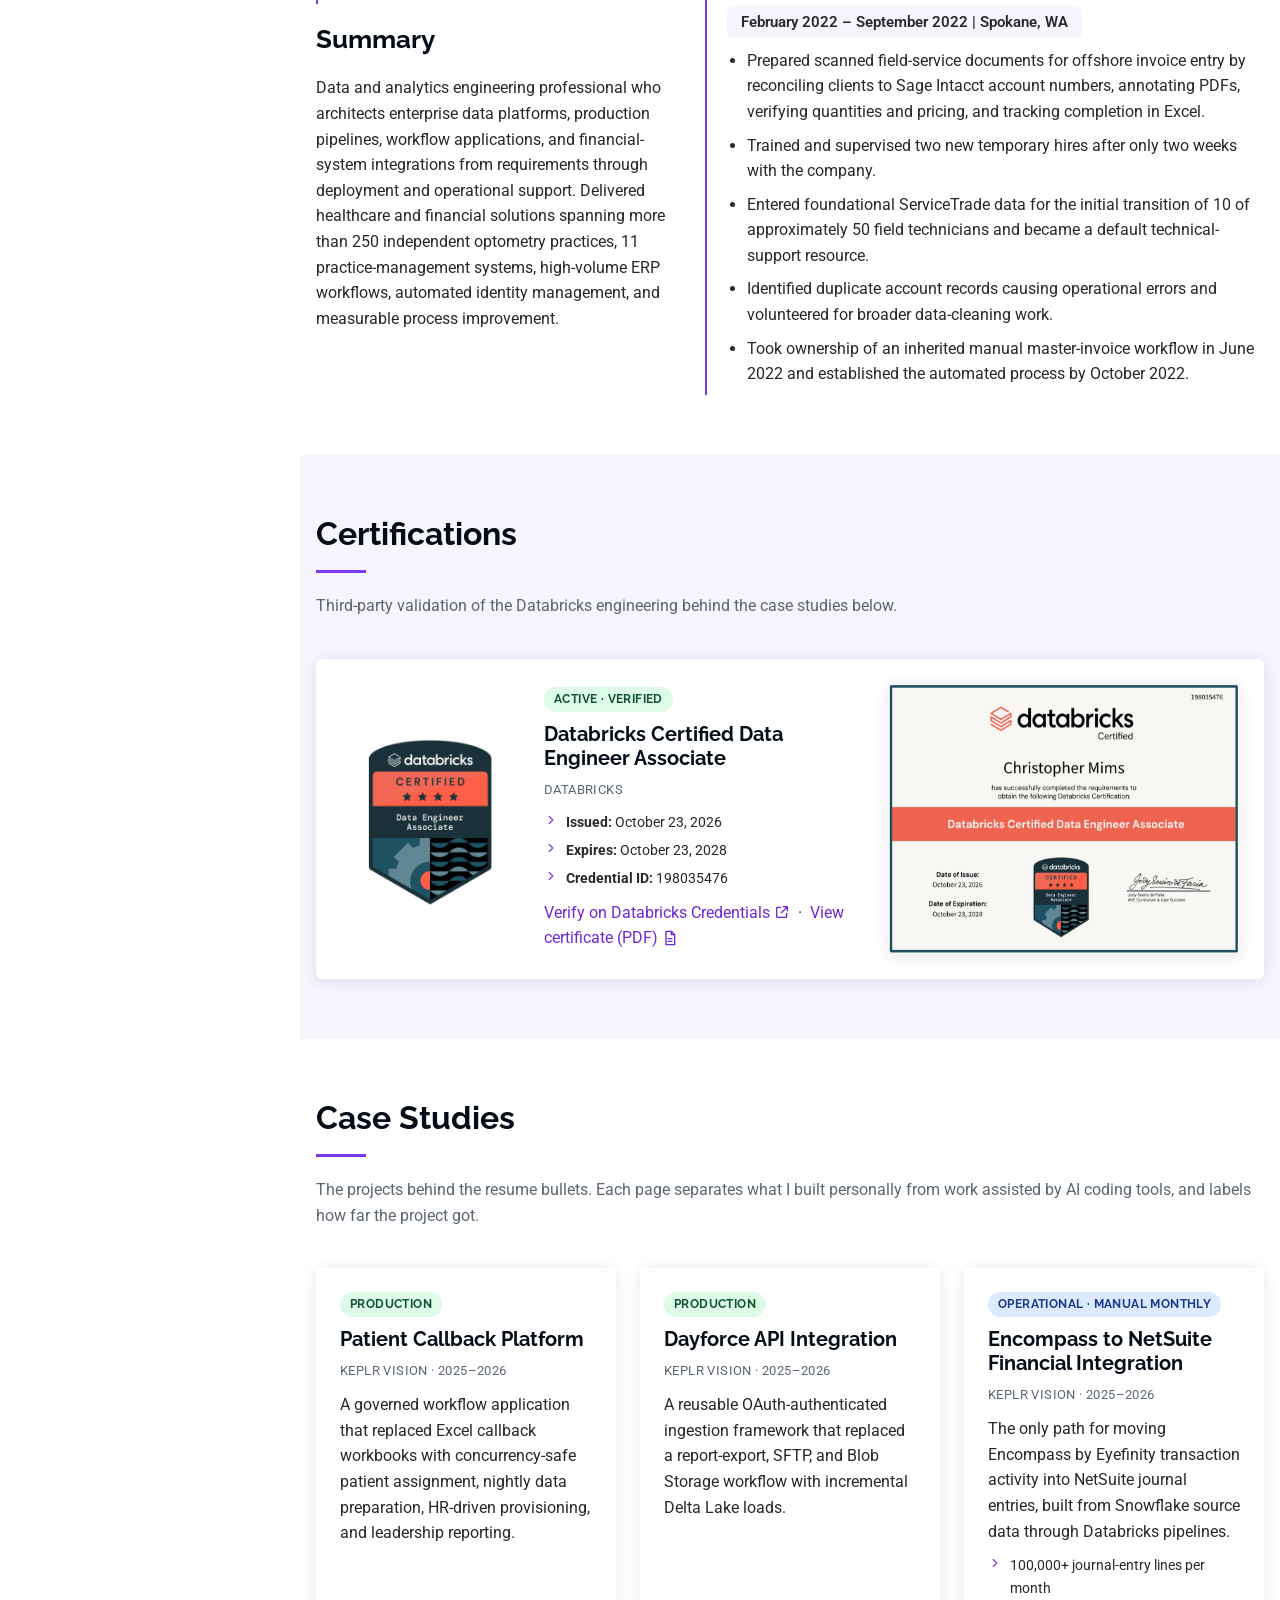
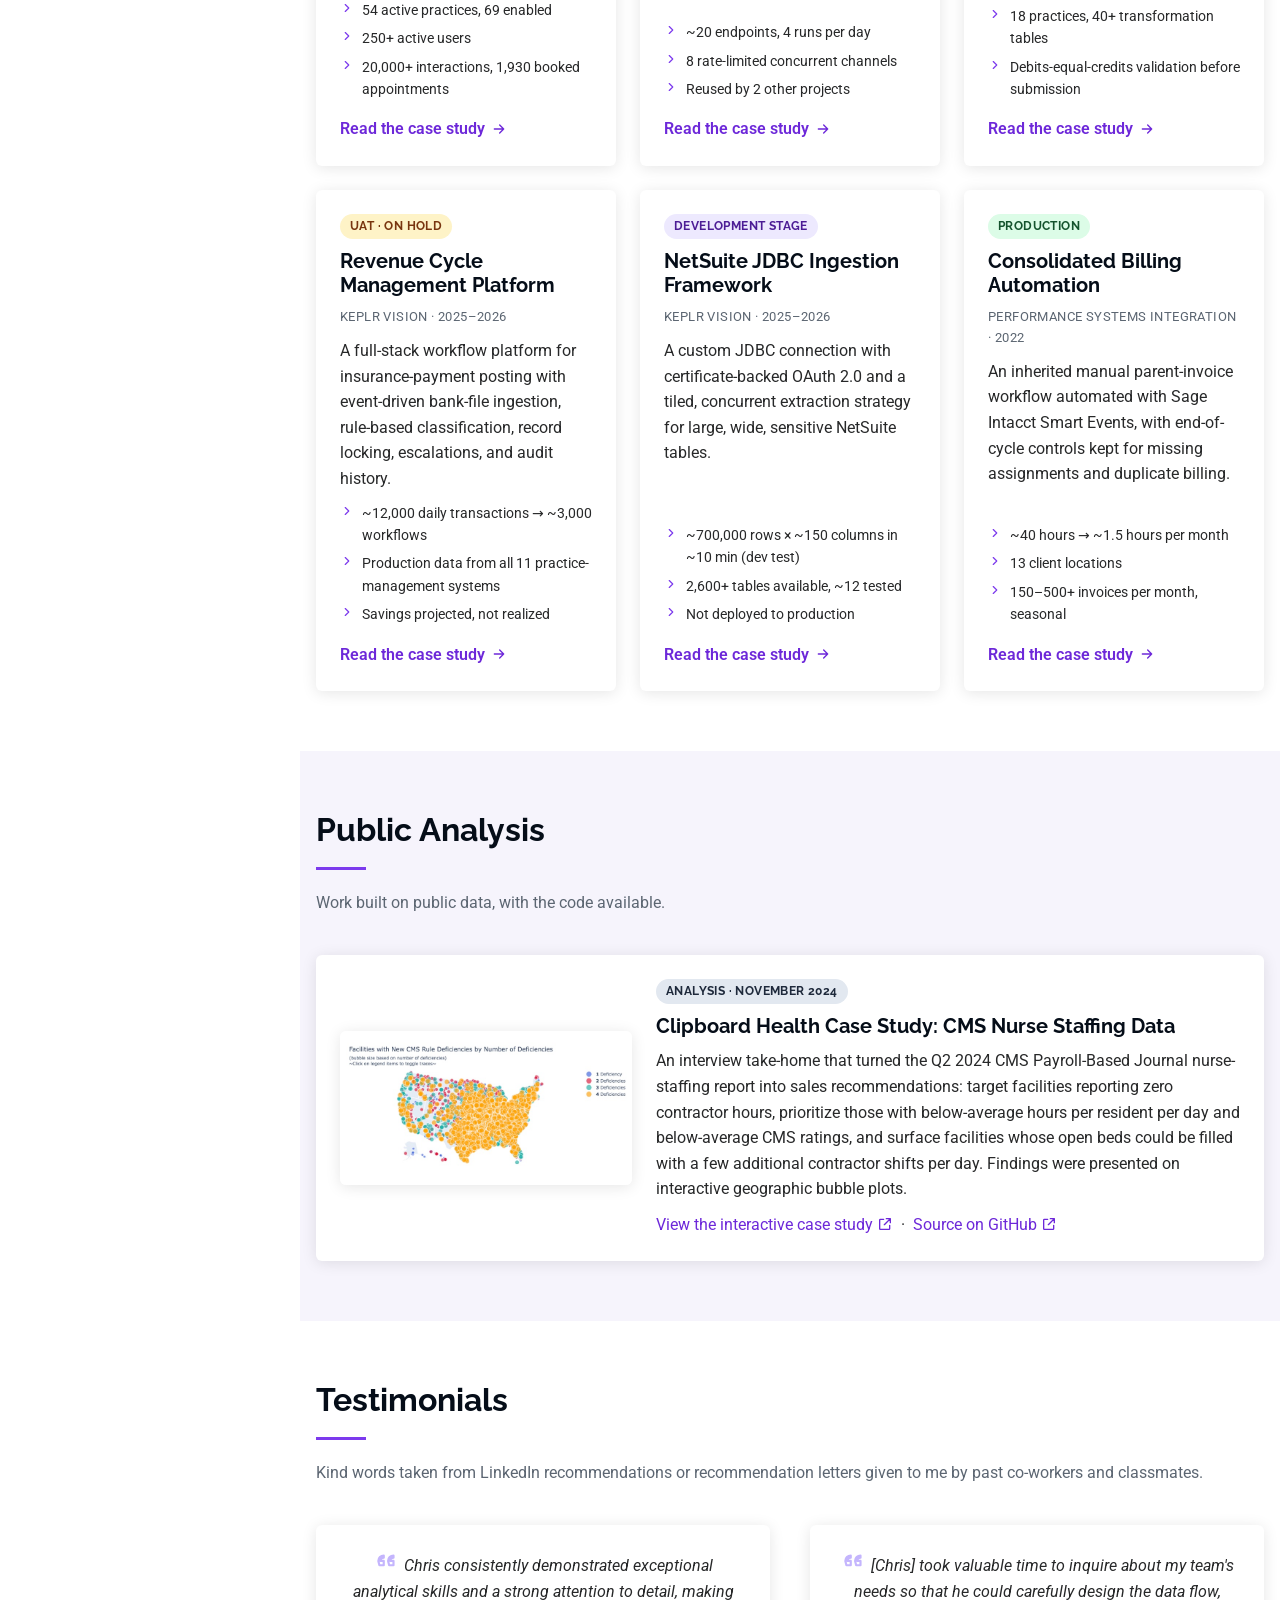
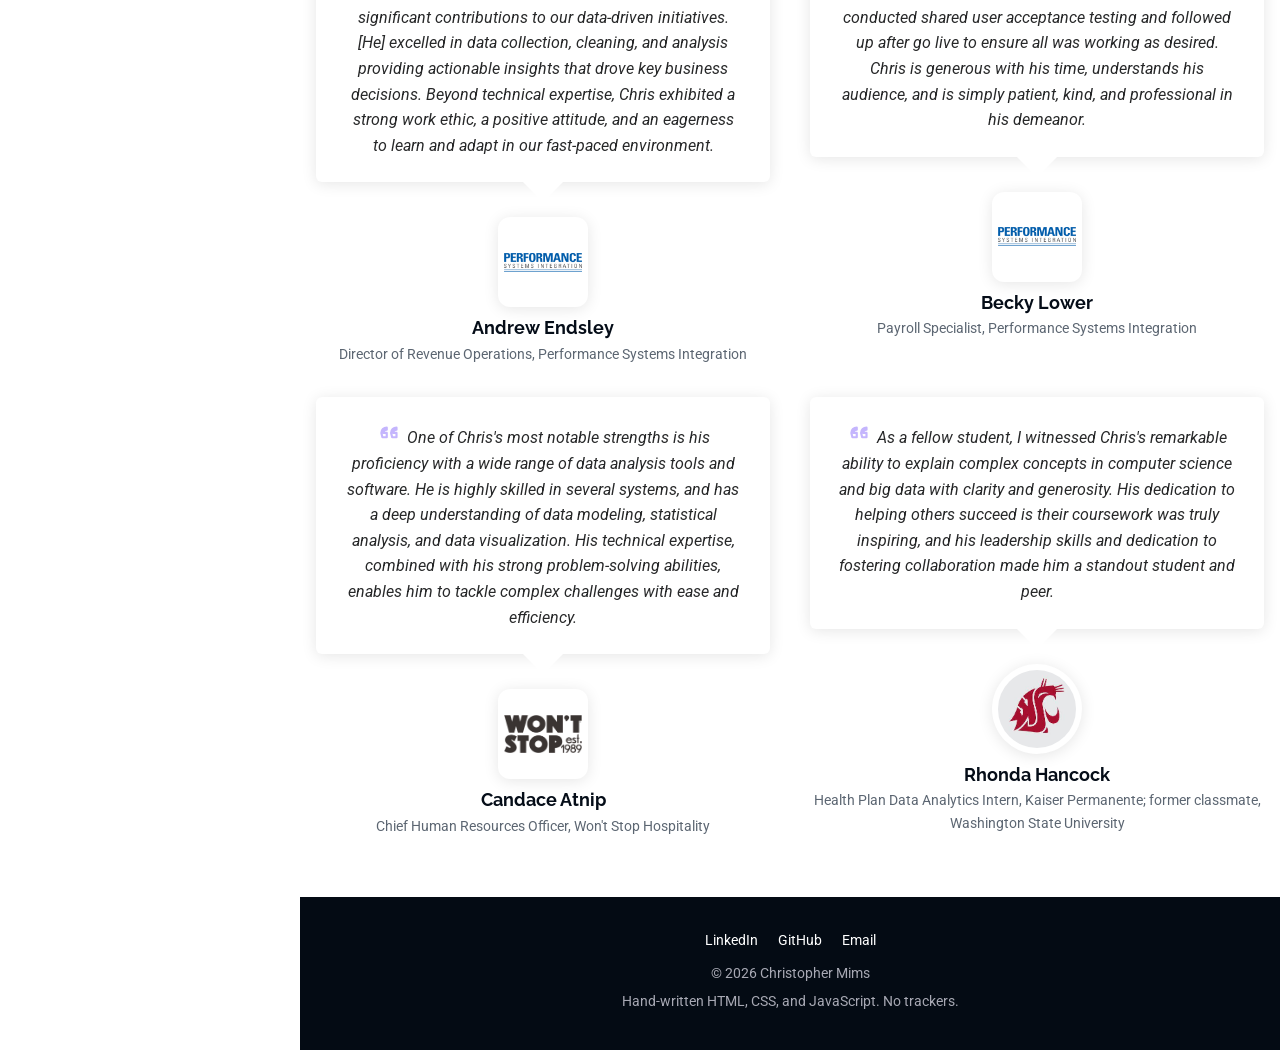
==== commit b0e6511a: "Add Databricks Certified Data Engineer Associate certification New Certifications section with badge" ====
--- a/index.html
+++ b/index.html
@@ -40,6 +40,7 @@
   <symbol id="i-mail" viewBox="0 0 24 24"><rect x="3" y="5" width="18" height="14" rx="2"/><path d="M3 7l9 6 9-6"/></symbol>
   <symbol id="i-pin" viewBox="0 0 24 24"><path d="M12 21s7-6.5 7-11a7 7 0 0 0-14 0c0 4.5 7 11 7 11z"/><circle cx="12" cy="10" r="2.5"/></symbol>
   <symbol id="i-cap" viewBox="0 0 24 24"><path d="M2 9l10-5 10 5-10 5zM6 11.5V16c0 2 12 2 12 0v-4.5M22 9v6"/></symbol>
+  <symbol id="i-award" viewBox="0 0 24 24"><circle cx="12" cy="9" r="6"/><path d="M8.5 13.9L7 22l5-3 5 3-1.5-8.1"/></symbol>
   <symbol id="i-github" viewBox="0 0 16 16"><path d="M8 0C3.58 0 0 3.58 0 8c0 3.54 2.29 6.53 5.47 7.59.4.07.55-.17.55-.38 0-.19-.01-.82-.01-1.49-2.01.37-2.53-.49-2.69-.94-.09-.23-.48-.94-.82-1.13-.28-.15-.68-.52-.01-.53.63-.01 1.08.58 1.23.82.72 1.21 1.87.87 2.33.66.07-.52.28-.87.51-1.07-1.78-.2-3.64-.89-3.64-3.95 0-.87.31-1.59.82-2.15-.08-.2-.36-1.02.08-2.12 0 0 .67-.21 2.2.82.64-.18 1.32-.27 2-.27.68 0 1.36.09 2 .27 1.53-1.04 2.2-.82 2.2-.82.44 1.1.16 1.92.08 2.12.51.56.82 1.27.82 2.15 0 3.07-1.87 3.75-3.65 3.95.29.25.54.73.54 1.48 0 1.07-.01 1.93-.01 2.2 0 .21.15.46.55.38A8.012 8.012 0 0 0 16 8c0-4.42-3.58-8-8-8z"/></symbol>
   <symbol id="i-linkedin" viewBox="0 0 16 16"><path d="M0 1.146C0 .513.526 0 1.175 0h13.65C15.474 0 16 .513 16 1.146v13.708c0 .633-.526 1.146-1.175 1.146H1.175C.526 16 0 15.487 0 14.854V1.146zm4.943 12.248V6.169H2.542v7.225h2.401zm-1.2-8.212c.837 0 1.358-.554 1.358-1.248-.015-.709-.52-1.248-1.342-1.248-.822 0-1.359.54-1.359 1.248 0 .694.521 1.248 1.327 1.248h.016zm4.908 8.212V9.359c0-.216.016-.432.08-.586.173-.431.568-.878 1.232-.878.869 0 1.216.662 1.216 1.634v3.865h2.401V9.25c0-2.22-1.184-3.252-2.764-3.252-1.274 0-1.845.7-2.165 1.193v.025h-.016a5.54 5.54 0 0 1 .016-.025V6.169h-2.4c.03.678 0 7.225 0 7.225h2.4z"/></symbol>
 </svg>
@@ -64,6 +65,7 @@
       <li><a href="#about"><svg class="icon"><use href="#i-user"/></svg>About</a></li>
       <li><a href="#skills"><svg class="icon"><use href="#i-code"/></svg>Skills</a></li>
       <li><a href="#resume"><svg class="icon"><use href="#i-doc"/></svg>Resume</a></li>
+      <li><a href="#certifications"><svg class="icon"><use href="#i-award"/></svg>Certifications</a></li>
       <li><a href="#case-studies"><svg class="icon"><use href="#i-grid"/></svg>Case Studies</a></li>
       <li><a href="#testimonials"><svg class="icon"><use href="#i-quote"/></svg>Testimonials</a></li>
     </ul>
@@ -95,6 +97,7 @@
           <ul class="facts">
             <li><svg class="icon"><use href="#i-pin"/></svg><span><strong>Location:</strong> Spokane Valley, WA (remote)</span></li>
             <li><svg class="icon"><use href="#i-cap"/></svg><span><strong>Degree:</strong> B.S. Data Analytics, Minor in Business Administration, Washington State University</span></li>
+            <li><svg class="icon"><use href="#i-award"/></svg><span><strong>Certification:</strong> <a href="#certifications">Databricks Certified Data Engineer Associate</a></span></li>
             <li><svg class="icon"><use href="#i-mail"/></svg><span><strong>Email:</strong> <a href="mailto:datachris24@gmail.com">datachris24@gmail.com</a></span></li>
           </ul>
           <p>Most recently at Keplr Vision, I designed and delivered healthcare and financial data products supporting more than 250 independent optometry practices across 11 practice-management systems. My work included a production Patient Callback Platform used by 250+ active users, a reusable Dayforce API ingestion framework running four times daily, and an Encompass-to-NetSuite financial integration processing 100,000+ balanced journal-entry lines per month across 18 practices.</p>
@@ -150,7 +153,14 @@
             <span class="when">August 2018 – May 2022</span>
             <p>Washington State University Global Campus. WSU Coug Leadership Program.</p>
           </div>
-          <h3 class="resume-title">Certification</h3>
+          <h3 class="resume-title">Certifications</h3>
+          <div class="resume-item resume-item--cert">
+            <img src="assets/img/certs/databricks-data-engineer-associate-badge.png" alt="Databricks Certified Data Engineer Associate badge" width="72" height="72">
+            <h4>Databricks Certified Data Engineer Associate</h4>
+            <p class="org">Databricks</p>
+            <span class="when">Issued October 2026 | Credential ID 198035476</span>
+            <p><a href="#certifications">Certificate and verification</a></p>
+          </div>
           <div class="resume-item">
             <h4>Excel PivotTables</h4>
             <p class="org">Maven Analytics</p>
@@ -220,7 +230,34 @@
     </div>
   </section>
 
-  <section id="case-studies" class="case-studies light">
+  <section id="certifications" class="certifications light">
+    <div class="container">
+      <div class="section-title reveal"><h2>Certifications</h2><p>Third-party validation of the Databricks engineering behind the case studies below.</p></div>
+      <article class="card cert reveal">
+        <img class="cert-badge" src="assets/img/certs/databricks-data-engineer-associate-badge.png" alt="Databricks Certified Data Engineer Associate badge" width="400" height="400">
+        <div class="body">
+          <span class="badge badge--production">Active · Verified</span>
+          <h3>Databricks Certified Data Engineer Associate</h3>
+          <p class="org">Databricks</p>
+          <ul class="metrics">
+            <li><svg class="icon"><use href="#i-chevron"/></svg><span><strong>Issued:</strong> October 23, 2026</span></li>
+            <li><svg class="icon"><use href="#i-chevron"/></svg><span><strong>Expires:</strong> October 23, 2028</span></li>
+            <li><svg class="icon"><use href="#i-chevron"/></svg><span><strong>Credential ID:</strong> 198035476</span></li>
+          </ul>
+          <p>
+            <a href="https://credentials.databricks.com/57decc2d-cfe9-48e3-b7df-ee7dfb5db3b0">Verify on Databricks Credentials <svg class="icon"><use href="#i-external"/></svg></a>
+            &nbsp;·&nbsp;
+            <a href="assets/docs/Christopher_Mims_Databricks_Certified_Data_Engineer_Associate.pdf">View certificate (PDF) <svg class="icon"><use href="#i-doc"/></svg></a>
+          </p>
+        </div>
+        <a class="cert-preview" href="assets/docs/Christopher_Mims_Databricks_Certified_Data_Engineer_Associate.pdf" aria-label="Open the Databricks Certified Data Engineer Associate certificate (PDF)">
+          <img src="assets/img/certs/databricks-data-engineer-associate-certificate.jpg" alt="Databricks Certified Data Engineer Associate certificate issued to Christopher Mims" width="1000" height="772" loading="lazy">
+        </a>
+      </article>
+    </div>
+  </section>
+
+  <section id="case-studies" class="case-studies">
     <div class="container">
       <div class="section-title reveal"><h2>Case Studies</h2><p>The projects behind the resume bullets. Each page separates what I built personally from work assisted by AI coding tools, and labels how far the project got.</p></div>
       <div class="cards reveal">
@@ -300,7 +337,7 @@
     </div>
   </section>
 
-  <section id="public-analysis" class="public-analysis">
+  <section id="public-analysis" class="public-analysis light">
     <div class="container">
       <div class="section-title reveal"><h2>Public Analysis</h2><p>Work built on public data, with the code available.</p></div>
       <div class="cards reveal">
@@ -321,7 +358,7 @@
     </div>
   </section>
 
-  <section id="testimonials" class="testimonials light">
+  <section id="testimonials" class="testimonials">
     <div class="container">
       <div class="section-title reveal"><h2>Testimonials</h2><p>Kind words taken from LinkedIn recommendations or recommendation letters given to me by past co-workers and classmates.</p></div>
       <div class="testimonials-grid reveal">
--- a/assets/css/style.css
+++ b/assets/css/style.css
@@ -307,3 +307,15 @@
 .diagram .label-light { font-size: 13px; fill: #ffffff; font-weight: 500; }
 .diagram .note { font-size: 11.5px; fill: var(--muted); }
 .diagram .arrow { stroke: #5c6672; stroke-width: 1.5; fill: none; marker-end: url(#arrowhead); }
+
+/* ---------- certifications ---------- */
+.resume-item--cert img { float: right; width: 72px; height: 72px; margin: 0 0 8px 12px; }
+.resume-item--cert::after { content: ""; display: block; clear: both; }
+.cert { display: grid; grid-template-columns: 1fr; gap: 24px; align-items: center; }
+.cert:hover { transform: none; }
+.cert-badge { width: 160px; height: auto; margin: 0 auto; }
+.cert .body { display: flex; flex-direction: column; gap: 10px; }
+.cert-preview img { width: 100%; height: auto; border-radius: var(--radius); box-shadow: var(--shadow); transition: transform 0.3s; }
+.cert-preview:hover img { transform: translateY(-4px); }
+@media (min-width: 768px) { .cert { grid-template-columns: 160px 1fr; } .cert-preview { grid-column: 1 / -1; } }
+@media (min-width: 1200px) { .cert { grid-template-columns: 180px 1fr 1.1fr; } .cert-badge { width: 180px; } .cert-preview { grid-column: auto; } }
